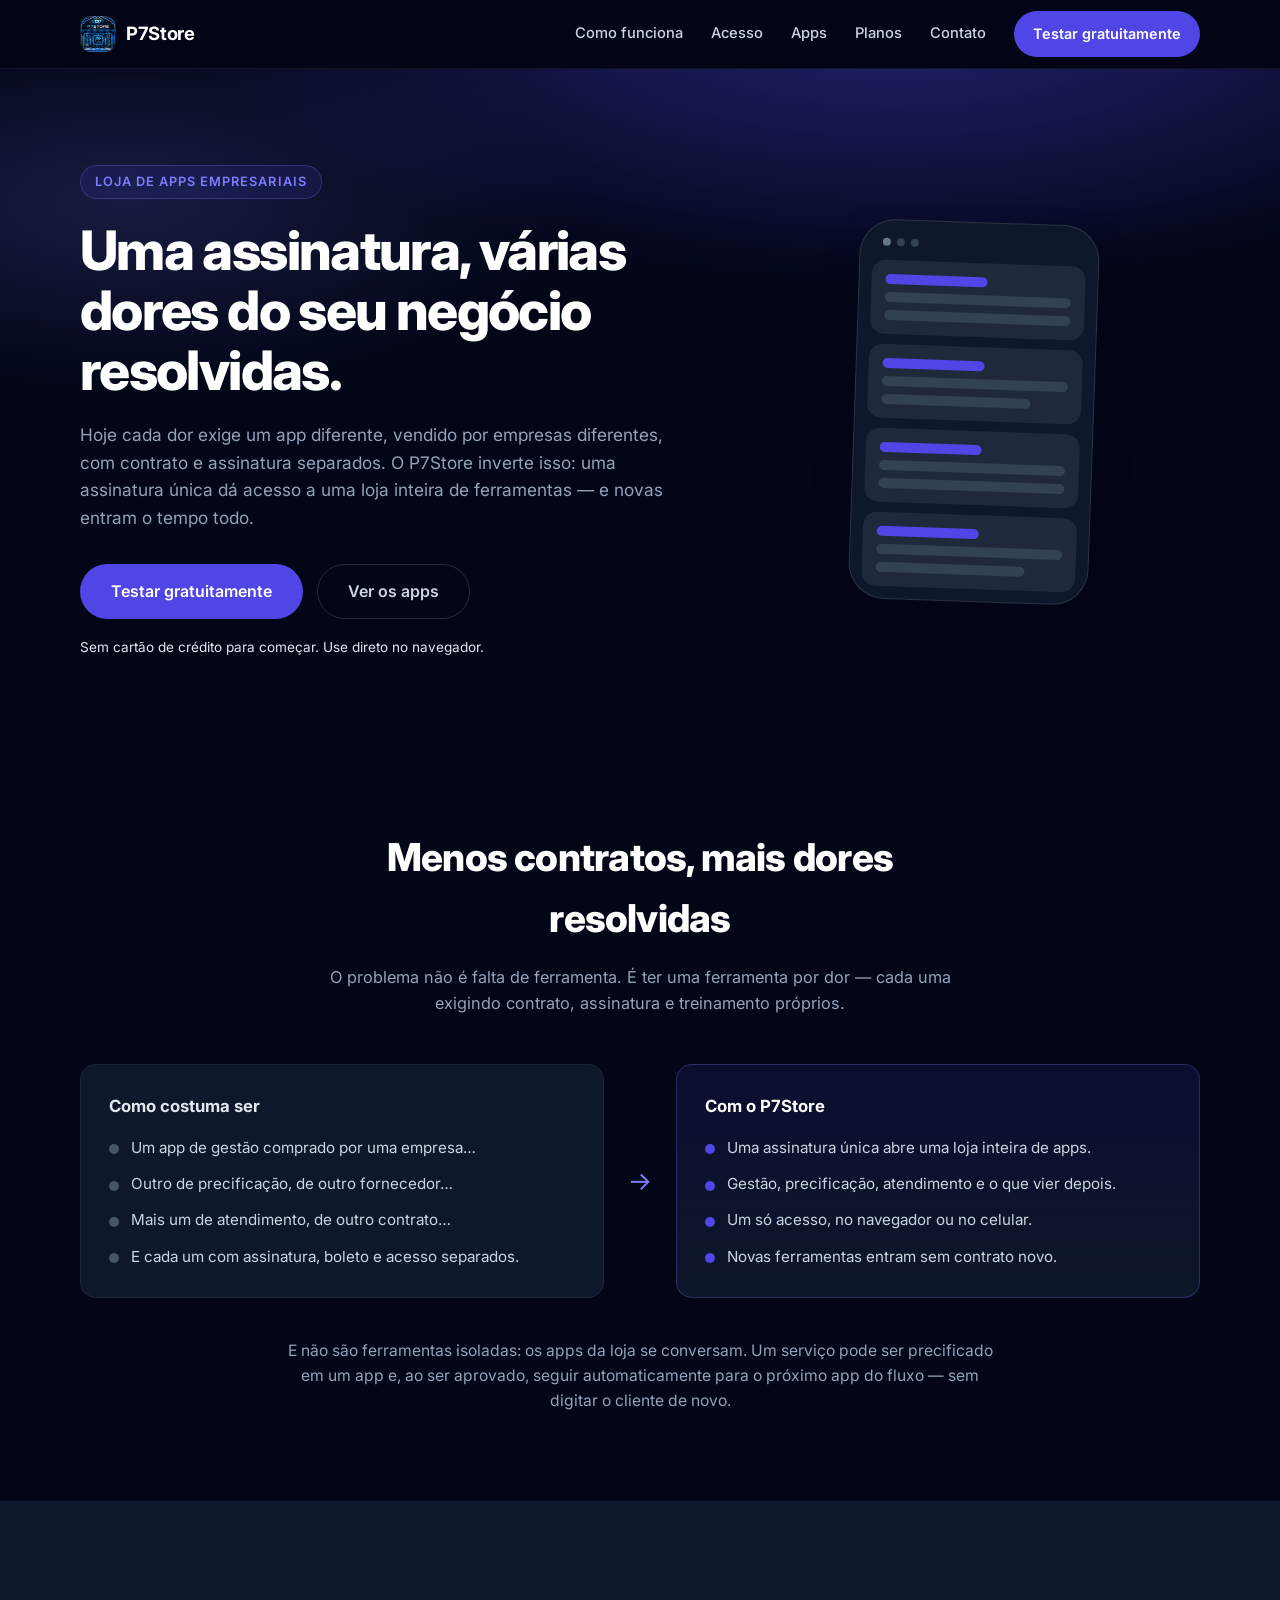
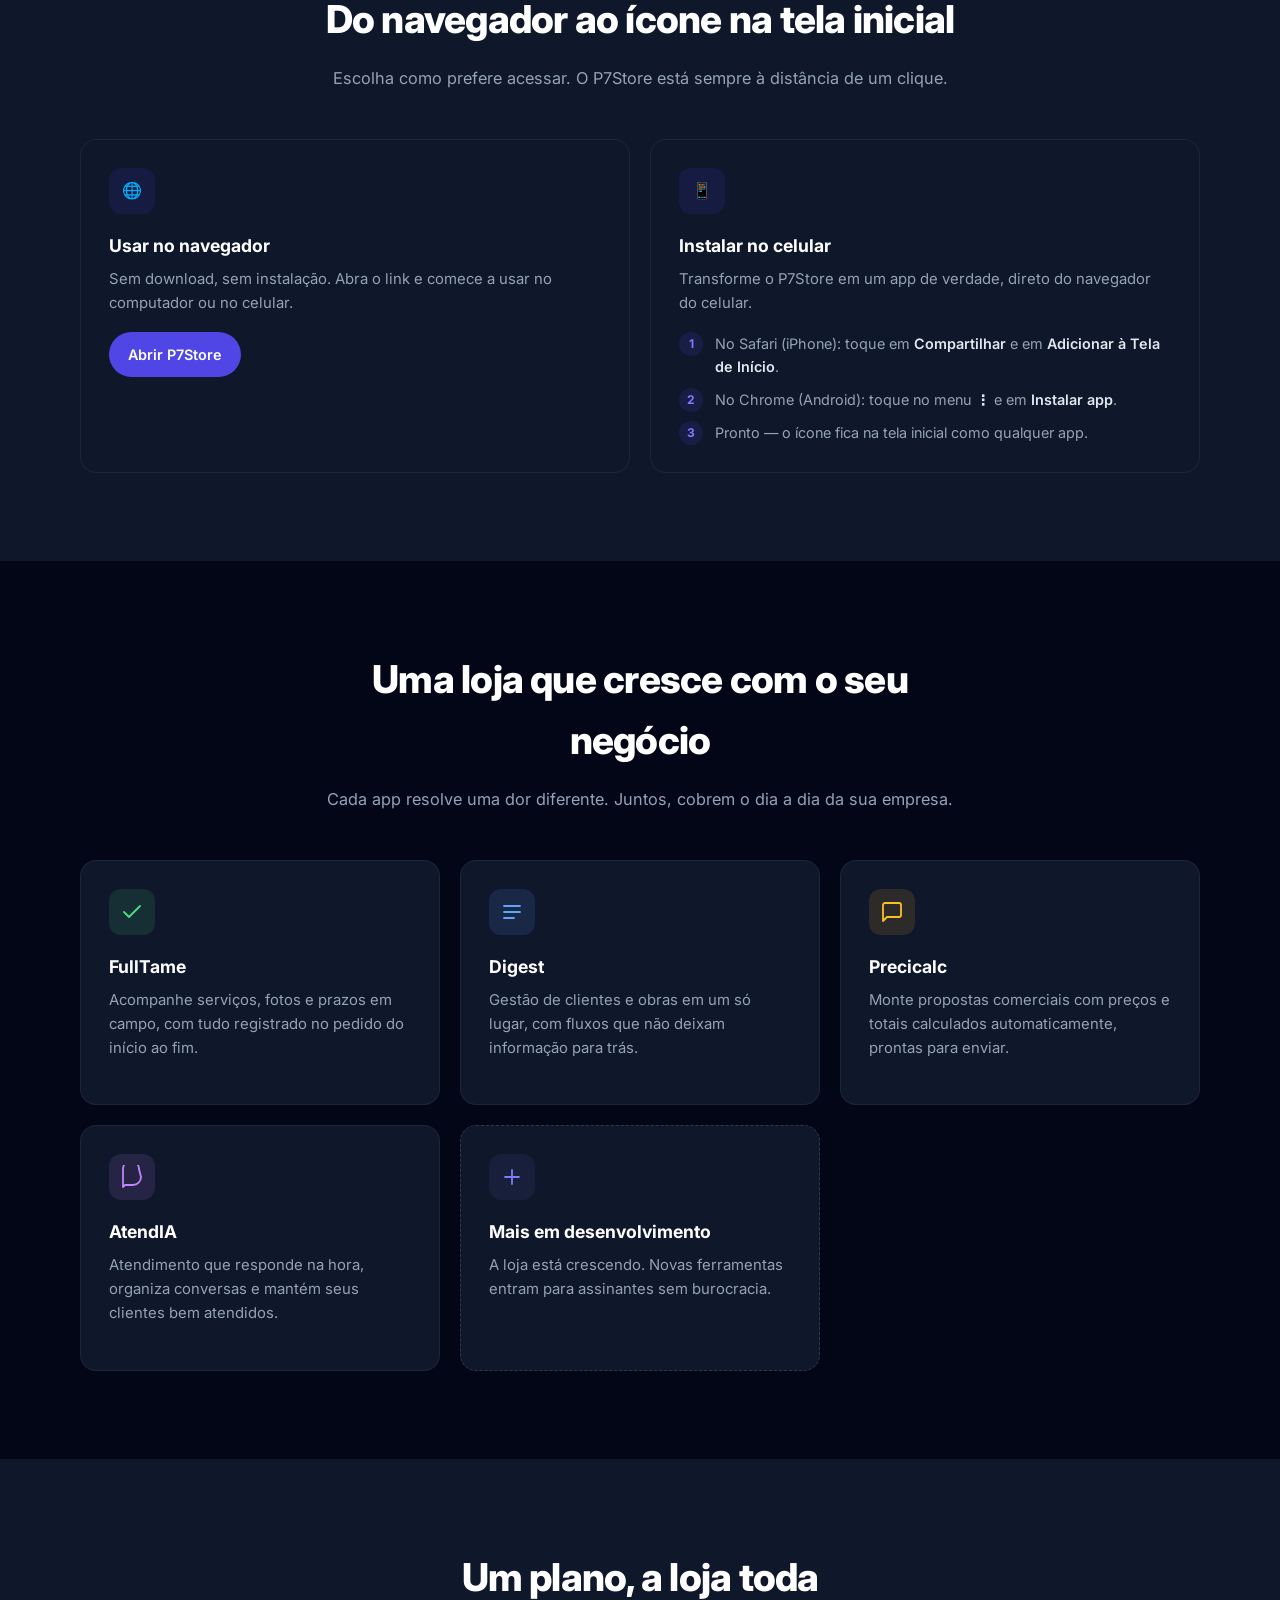
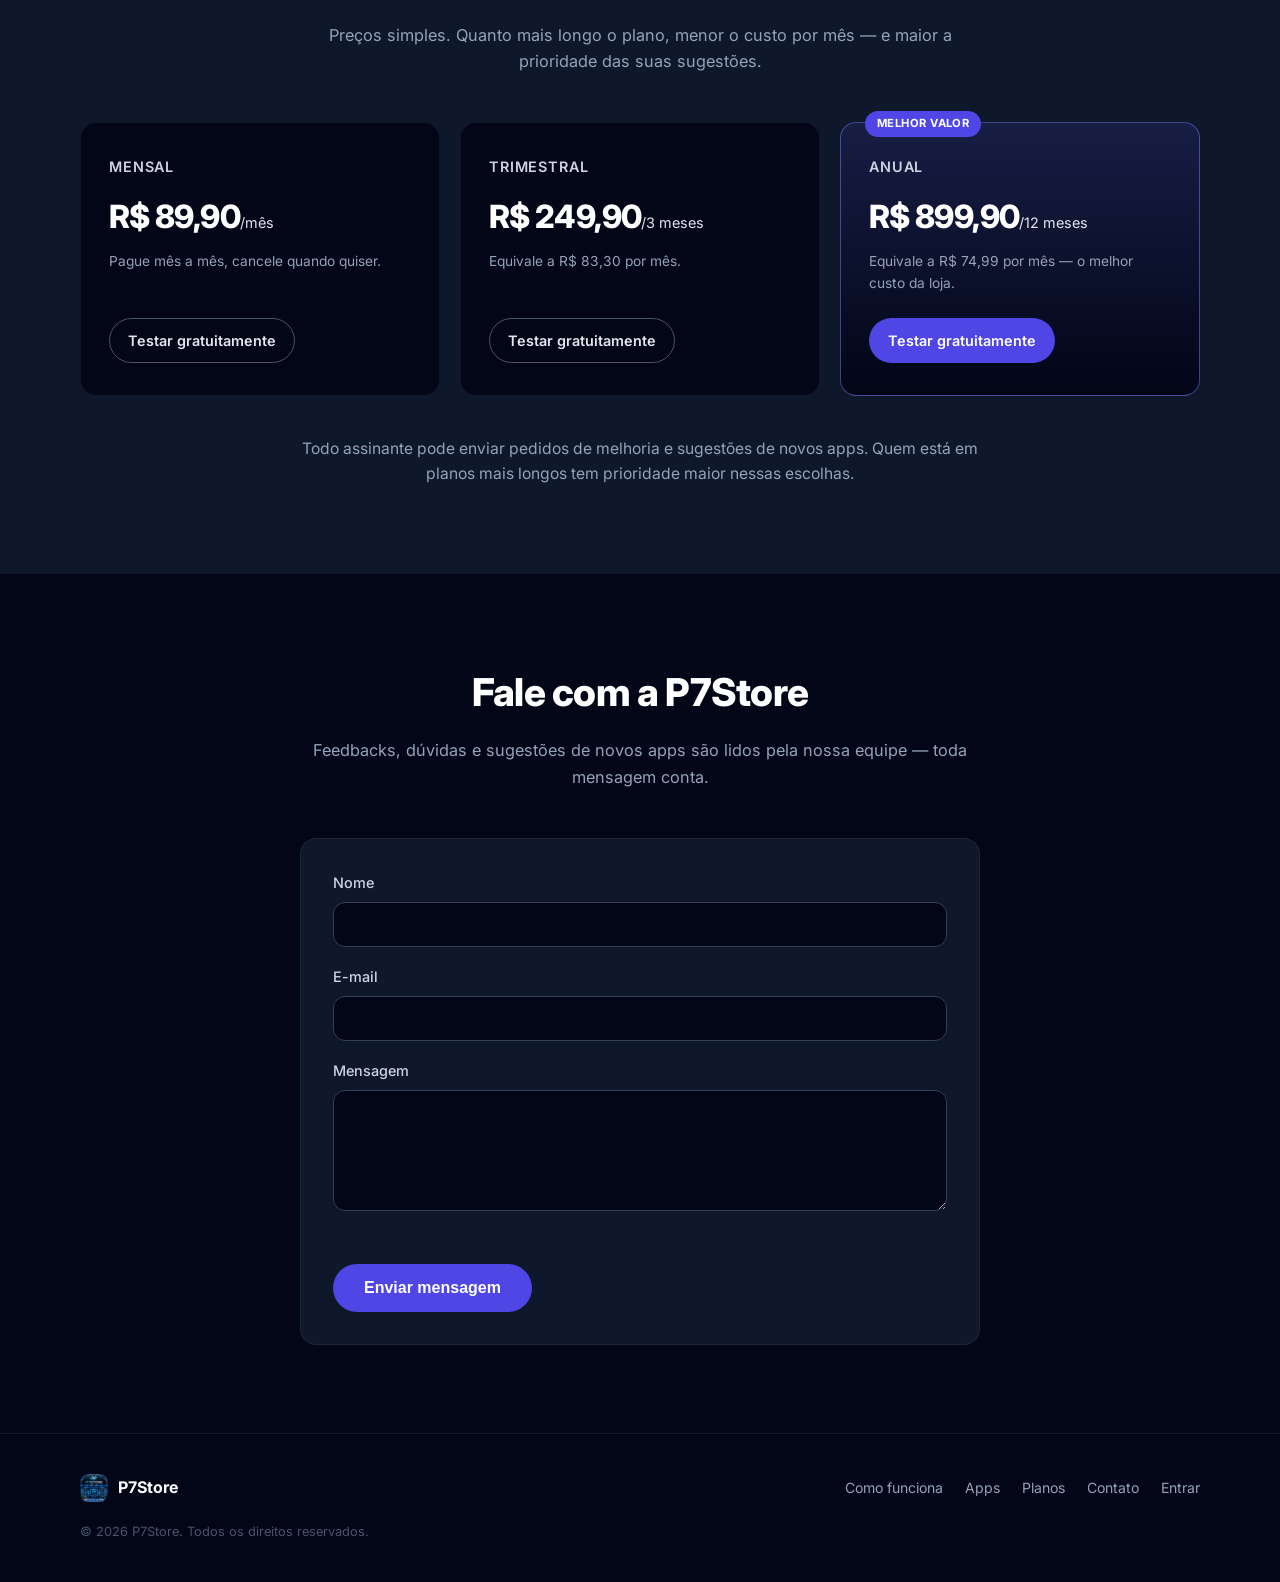
==== index.html @ 2b1641f1 "feat: landing page P7Store Landing de marketing do P7Store em HTML/CSS/JS puro, mobile-first: hero c" ====
<!DOCTYPE html>
<html lang="pt-BR">
<head>
  <meta charset="UTF-8" />
  <meta name="viewport" content="width=device-width, initial-scale=1.0" />
  <title>P7Store — Uma assinatura, várias dores do seu negócio resolvidas</title>
  <meta name="description" content="P7Store é uma loja inteira de apps empresariais com uma única assinatura: gestão, precificação, atendimento e mais — prontos para usar no navegador ou no celular." />
  <link rel="canonical" href="https://p7store.vercel.app/" />
  <meta property="og:title" content="P7Store — Uma assinatura, várias dores do seu negócio resolvidas" />
  <meta property="og:description" content="Uma loja inteira de apps empresariais com uma única assinatura. Teste grátis no navegador ou no celular." />
  <meta property="og:url" content="https://p7store.vercel.app/" />
  <meta property="og:type" content="website" />
  <meta property="og:image" content="https://p7store.vercel.app/assets/icon-512.png" />
  <meta name="theme-color" content="#0f172a" />
  <link rel="icon" type="image/svg+xml" href="assets/favicon.svg" />
  <link rel="apple-touch-icon" href="assets/icon-192.png" />
  <link rel="manifest" href="manifest.webmanifest" />
  <link rel="preconnect" href="https://fonts.googleapis.com" />
  <link rel="preconnect" href="https://fonts.gstatic.com" crossorigin />
  <link href="https://fonts.googleapis.com/css2?family=Inter:wght@400;500;600;700;800&display=swap" rel="stylesheet" />
  <link rel="stylesheet" href="styles.css" />
</head>
<body>
  <a class="skip-link" href="#hero">Pular para o conteúdo</a>

  <header class="nav">
    <div class="container nav__inner">
      <a class="brand" href="#hero">
        <img src="assets/logo.png" alt="P7Store" class="brand__logo" />
        <span class="brand__name">P7Store</span>
      </a>
      <button class="nav__toggle" aria-label="Abrir menu" aria-expanded="false" aria-controls="nav-menu">
        <span></span><span></span><span></span>
      </button>
      <nav id="nav-menu" class="nav__menu" aria-label="Menu principal">
        <a href="#sobre">Como funciona</a>
        <a href="#download">Acesso</a>
        <a href="#apps">Apps</a>
        <a href="#planos">Planos</a>
        <a href="#contato">Contato</a>
        <a class="btn btn--primary btn--sm" href="https://p7store.vercel.app/auth">Testar gratuitamente</a>
      </nav>
    </div>
  </header>

  <main>
    <!-- 1. HERO -->
    <section id="hero" class="hero">
      <div class="container hero__inner">
        <div class="hero__copy">
          <p class="hero__eyebrow">Loja de apps empresariais</p>
          <h1>Uma assinatura, várias dores do seu negócio resolvidas.</h1>
          <p class="hero__sub">
            Hoje cada dor exige um app diferente, vendido por empresas diferentes, com contrato e
            assinatura separados. O P7Store inverte isso: uma assinatura única dá acesso a uma loja
            inteira de ferramentas — e novas entram o tempo todo.
          </p>
          <div class="hero__actions">
            <a class="btn btn--primary btn--lg" href="https://p7store.vercel.app/auth">Testar gratuitamente</a>
            <a class="btn btn--ghost btn--lg" href="#apps">Ver os apps</a>
          </div>
          <p class="hero__note">Sem cartão de crédito para começar. Use direto no navegador.</p>
        </div>
        <div class="hero__visual" aria-hidden="true">
          <div class="phone">
            <div class="phone__status"><span></span><span></span><span></span></div>
            <div class="phone__grid">
              <div class="phone__card phone__card--md"><span></span><span></span><span></span></div>
              <div class="phone__card phone__card--lg"><span></span><span></span><span></span></div>
              <div class="phone__card phone__card--md"><span></span><span></span><span></span></div>
              <div class="phone__card phone__card--lg"><span></span><span></span><span></span></div>
            </div>
          </div>
        </div>
      </div>
    </section>

    <!-- 2. SOBRE / CONTRASTE -->
    <section id="sobre" class="section">
      <div class="container">
        <div class="section__head">
          <h2>Menos contratos, mais dores resolvidas</h2>
          <p class="section__lede">O problema não é falta de ferramenta. É ter uma ferramenta por dor — cada uma exigindo contrato, assinatura e treinamento próprios.</p>
        </div>
        <div class="compare">
          <div class="compare__col compare__col--before">
            <h3>Como costuma ser</h3>
            <ul>
              <li>Um app de gestão comprado por uma empresa…</li>
              <li>Outro de precificação, de outro fornecedor…</li>
              <li>Mais um de atendimento, de outro contrato…</li>
              <li>E cada um com assinatura, boleto e acesso separados.</li>
            </ul>
          </div>
          <div class="compare__arrow" aria-hidden="true">→</div>
          <div class="compare__col compare__col--after">
            <h3>Com o P7Store</h3>
            <ul>
              <li>Uma assinatura única abre uma loja inteira de apps.</li>
              <li>Gestão, precificação, atendimento e o que vier depois.</li>
              <li>Um só acesso, no navegador ou no celular.</li>
              <li>Novas ferramentas entram sem contrato novo.</li>
            </ul>
          </div>
        </div>
        <p class="section__tail">
          E não são ferramentas isoladas: os apps da loja se conversam. Um serviço pode ser precificado
          em um app e, ao ser aprovado, seguir automaticamente para o próximo app do fluxo — sem
          digitar o cliente de novo.
        </p>
      </div>
    </section>

    <!-- 3. DOWNLOAD / ACESSO -->
    <section id="download" class="section section--alt">
      <div class="container">
        <div class="section__head">
          <h2>Do navegador ao ícone na tela inicial</h2>
          <p class="section__lede">Escolha como prefere acessar. O P7Store está sempre à distância de um clique.</p>
        </div>
        <div class="cards cards--2">
          <article class="card">
            <div class="card__icon">🌐</div>
            <h3>Usar no navegador</h3>
            <p>Sem download, sem instalação. Abra o link e comece a usar no computador ou no celular.</p>
            <a class="btn btn--primary btn--sm" href="https://p7store.vercel.app/auth">Abrir P7Store</a>
          </article>
          <article class="card">
            <div class="card__icon">📱</div>
            <h3>Instalar no celular</h3>
            <p>Transforme o P7Store em um app de verdade, direto do navegador do celular.</p>
            <ol class="steps">
              <li>No Safari (iPhone): toque em <strong>Compartilhar</strong> e em <strong>Adicionar à Tela de Início</strong>.</li>
              <li>No Chrome (Android): toque no menu <strong>⋮</strong> e em <strong>Instalar app</strong>.</li>
              <li>Pronto — o ícone fica na tela inicial como qualquer app.</li>
            </ol>
          </article>
        </div>
      </div>
    </section>

    <!-- 4. FERRAMENTAS -->
    <section id="apps" class="section">
      <div class="container">
        <div class="section__head">
          <h2>Uma loja que cresce com o seu negócio</h2>
          <p class="section__lede">Cada app resolve uma dor diferente. Juntos, cobrem o dia a dia da sua empresa.</p>
        </div>
        <div class="cards cards--grid">
          <article class="card">
            <div class="card__icon card__icon--fulltame">
              <svg viewBox="0 0 24 24" fill="none" stroke="currentColor" stroke-width="1.8" stroke-linecap="round" stroke-linejoin="round"><path d="M20 6L9 17l-5-5"/></svg>
            </div>
            <h3>FullTame</h3>
            <p>Acompanhe serviços, fotos e prazos em campo, com tudo registrado no pedido do início ao fim.</p>
          </article>
          <article class="card">
            <div class="card__icon card__icon--digest">
              <svg viewBox="0 0 24 24" fill="none" stroke="currentColor" stroke-width="1.8" stroke-linecap="round" stroke-linejoin="round"><path d="M4 6h16M4 12h16M4 18h10"/></svg>
            </div>
            <h3>Digest</h3>
            <p>Gestão de clientes e obras em um só lugar, com fluxos que não deixam informação para trás.</p>
          </article>
          <article class="card">
            <div class="card__icon card__icon--precicalc">
              <svg viewBox="0 0 24 24" fill="none" stroke="currentColor" stroke-width="1.8" stroke-linecap="round" stroke-linejoin="round"><path d="M21 15a2 2 0 01-2 2H7l-4 4V5a2 2 0 012-2h14a2 2 0 012 2z"/></svg>
            </div>
            <h3>Precicalc</h3>
            <p>Monte propostas comerciais com preços e totais calculados automaticamente, prontas para enviar.</p>
          </article>
          <article class="card">
            <div class="card__icon card__icon--atendia">
              <svg viewBox="0 0 24 24" fill="none" stroke="currentColor" stroke-width="1.8" stroke-linecap="round" stroke-linejoin="round"><path d="M21 12a8 8 0 01-8 8H5l-2 2V4a8 8 0 018-8 8 8 0 018 8z"/></svg>
            </div>
            <h3>AtendIA</h3>
            <p>Atendimento que responde na hora, organiza conversas e mantém seus clientes bem atendidos.</p>
          </article>
          <article class="card card--ghost">
            <div class="card__icon card__icon--plus">
              <svg viewBox="0 0 24 24" fill="none" stroke="currentColor" stroke-width="1.8" stroke-linecap="round" stroke-linejoin="round"><path d="M12 5v14M5 12h14"/></svg>
            </div>
            <h3>Mais em desenvolvimento</h3>
            <p>A loja está crescendo. Novas ferramentas entram para assinantes sem burocracia.</p>
          </article>
        </div>
      </div>
    </section>

    <!-- 5. PLANOS -->
    <section id="planos" class="section section--alt">
      <div class="container">
        <div class="section__head">
          <h2>Um plano, a loja toda</h2>
          <p class="section__lede">Preços simples. Quanto mais longo o plano, menor o custo por mês — e maior a prioridade das suas sugestões.</p>
        </div>
        <div class="plans">
          <article class="plan">
            <h3 class="plan__name">Mensal</h3>
            <p class="plan__price"><strong>R$ 89,90</strong><span>/mês</span></p>
            <p class="plan__meta">Pague mês a mês, cancele quando quiser.</p>
            <a class="btn btn--outline btn--sm" href="https://p7store.vercel.app/auth">Testar gratuitamente</a>
          </article>
          <article class="plan">
            <h3 class="plan__name">Trimestral</h3>
            <p class="plan__price"><strong>R$ 249,90</strong><span>/3 meses</span></p>
            <p class="plan__meta">Equivale a R$ 83,30 por mês.</p>
            <a class="btn btn--outline btn--sm" href="https://p7store.vercel.app/auth">Testar gratuitamente</a>
          </article>
          <article class="plan plan--featured">
            <p class="plan__badge">Melhor valor</p>
            <h3 class="plan__name">Anual</h3>
            <p class="plan__price"><strong>R$ 899,90</strong><span>/12 meses</span></p>
            <p class="plan__meta">Equivale a R$ 74,99 por mês — o melhor custo da loja.</p>
            <a class="btn btn--primary btn--sm" href="https://p7store.vercel.app/auth">Testar gratuitamente</a>
          </article>
        </div>
        <p class="section__tail">
          Todo assinante pode enviar pedidos de melhoria e sugestões de novos apps. Quem está em
          planos mais longos tem prioridade maior nessas escolhas.
        </p>
      </div>
    </section>

    <!-- 6. CONTATO -->
    <section id="contato" class="section">
      <div class="container container--narrow">
        <div class="section__head">
          <h2>Fale com a P7Store</h2>
          <p class="section__lede">Feedbacks, dúvidas e sugestões de novos apps são lidos pela nossa equipe — toda mensagem conta.</p>
        </div>
        <form id="contact-form" class="form" novalidate>
          <label class="field">
            <span>Nome</span>
            <input type="text" name="nome" autocomplete="name" required />
          </label>
          <label class="field">
            <span>E-mail</span>
            <input type="email" name="email" autocomplete="email" required />
          </label>
          <label class="field">
            <span>Mensagem</span>
            <textarea name="mensagem" rows="5" required></textarea>
          </label>
          <p id="form-status" class="form__status" role="status" aria-live="polite"></p>
          <button type="submit" class="btn btn--primary btn--lg form__submit">Enviar mensagem</button>
        </form>
      </div>
    </section>
  </main>

  <footer class="footer">
    <div class="container footer__inner">
      <div class="footer__brand">
        <img src="assets/logo.png" alt="P7Store" class="footer__logo" />
        <span>P7Store</span>
      </div>
      <nav class="footer__nav" aria-label="Rodapé">
        <a href="#sobre">Como funciona</a>
        <a href="#apps">Apps</a>
        <a href="#planos">Planos</a>
        <a href="#contato">Contato</a>
        <a href="https://p7store.vercel.app/auth">Entrar</a>
      </nav>
      <p class="footer__note">© <span id="year">2026</span> P7Store. Todos os direitos reservados.</p>
    </div>
  </footer>

  <script src="app.js"></script>
</body>
</html>
---- styles.css ----
:root {
  --primary: #4f46e5;
  --primary-dark: #4338ca;
  --primary-soft: #7c7cff;
  --slate-950: #020617;
  --slate-900: #0f172a;
  --slate-800: #1e293b;
  --slate-700: #334155;
  --slate-600: #475569;
  --slate-400: #94a3b8;
  --slate-300: #cbd5e1;
  --slate-200: #e2e8f0;
  --slate-100: #f1f5f9;
  --white: #ffffff;
  --radius: 16px;
  --shadow: 0 20px 50px -20px rgba(2, 6, 23, 0.5);
  --shadow-sm: 0 8px 24px -12px rgba(2, 6, 23, 0.4);
  --transition: 180ms ease;
}

* {
  box-sizing: border-box;
  margin: 0;
  padding: 0;
}

html {
  scroll-behavior: smooth;
}

body {
  font-family: "Inter", system-ui, -apple-system, "Segoe UI", sans-serif;
  background: var(--slate-950);
  color: var(--slate-200);
  line-height: 1.6;
  -webkit-font-smoothing: antialiased;
}

.container {
  width: min(1120px, 92%);
  margin-inline: auto;
}

.container--narrow {
  width: min(680px, 92%);
}

img {
  max-width: 100%;
  display: block;
}

a {
  color: inherit;
  text-decoration: none;
}

.skip-link {
  position: absolute;
  left: -999px;
  top: 0;
  background: var(--primary);
  color: var(--white);
  padding: 10px 16px;
  z-index: 100;
  border-radius: 0 0 8px 0;
}

.skip-link:focus {
  left: 0;
}

/* ---------- Botões ---------- */
.btn {
  display: inline-flex;
  align-items: center;
  justify-content: center;
  gap: 8px;
  font-weight: 600;
  font-size: 0.95rem;
  padding: 12px 24px;
  border-radius: 999px;
  border: 1px solid transparent;
  cursor: pointer;
  transition: background var(--transition), color var(--transition), border-color var(--transition), transform var(--transition);
}

.btn:active {
  transform: scale(0.98);
}

.btn--primary {
  background: var(--primary);
  color: var(--white);
}

.btn--primary:hover {
  background: var(--primary-dark);
}

.btn--outline {
  background: transparent;
  color: var(--slate-200);
  border-color: var(--slate-600);
}

.btn--outline:hover {
  border-color: var(--primary);
  color: var(--white);
}

.btn--ghost {
  background: transparent;
  color: var(--slate-300);
  border-color: rgba(255, 255, 255, 0.15);
}

.btn--ghost:hover {
  border-color: var(--slate-400);
  color: var(--white);
}

.btn--sm {
  padding: 10px 18px;
  font-size: 0.9rem;
}

.btn--lg {
  padding: 14px 30px;
  font-size: 1rem;
}

/* ---------- Header ---------- */
.nav {
  position: sticky;
  top: 0;
  z-index: 50;
  background: rgba(2, 6, 23, 0.85);
  backdrop-filter: blur(12px);
  -webkit-backdrop-filter: blur(12px);
  border-bottom: 1px solid rgba(255, 255, 255, 0.06);
}

.nav__inner {
  display: flex;
  align-items: center;
  justify-content: space-between;
  height: 68px;
}

.brand {
  display: flex;
  align-items: center;
  gap: 10px;
}

.brand__logo {
  width: 36px;
  height: 36px;
  border-radius: 10px;
}

.brand__name {
  font-weight: 700;
  font-size: 1.15rem;
  color: var(--white);
  letter-spacing: -0.02em;
}

.nav__menu {
  display: flex;
  align-items: center;
  gap: 28px;
}

.nav__menu a:not(.btn) {
  font-size: 0.92rem;
  font-weight: 500;
  color: var(--slate-300);
  transition: color var(--transition);
}

.nav__menu a:not(.btn):hover {
  color: var(--white);
}

.nav__toggle {
  display: none;
  flex-direction: column;
  gap: 5px;
  background: none;
  border: 0;
  padding: 8px;
  cursor: pointer;
}

.nav__toggle span {
  width: 22px;
  height: 2px;
  background: var(--slate-200);
  border-radius: 2px;
  transition: transform var(--transition), opacity var(--transition);
}

/* ---------- Hero ---------- */
.hero {
  padding: 96px 0 80px;
  background: radial-gradient(ellipse 80% 60% at 70% -10%, rgba(79, 70, 229, 0.45), transparent 70%),
    radial-gradient(ellipse 50% 40% at 10% 20%, rgba(124, 124, 255, 0.18), transparent 70%),
    var(--slate-950);
}

.hero__inner {
  display: grid;
  grid-template-columns: 1.15fr 0.85fr;
  gap: 56px;
  align-items: center;
}

.hero__eyebrow {
  display: inline-block;
  font-size: 0.8rem;
  font-weight: 600;
  letter-spacing: 0.08em;
  text-transform: uppercase;
  color: var(--primary-soft);
  background: rgba(79, 70, 229, 0.12);
  border: 1px solid rgba(124, 124, 255, 0.25);
  padding: 6px 14px;
  border-radius: 999px;
  margin-bottom: 22px;
}

.hero h1 {
  font-size: clamp(2.2rem, 5vw, 3.4rem);
  font-weight: 800;
  line-height: 1.1;
  letter-spacing: -0.03em;
  color: var(--white);
  margin-bottom: 20px;
}

.hero__sub {
  font-size: 1.08rem;
  color: var(--slate-400);
  max-width: 34em;
  margin-bottom: 32px;
}

.hero__actions {
  display: flex;
  flex-wrap: wrap;
  gap: 14px;
  margin-bottom: 18px;
}

.hero__note {
  font-size: 0.85rem;
  color: var(--slate-500);
}

/* Visual (mock de celular) */
.hero__visual {
  display: flex;
  justify-content: center;
}

.phone {
  width: 240px;
  padding: 12px;
  border-radius: 36px;
  border: 1px solid rgba(255, 255, 255, 0.12);
  background: var(--slate-900);
  box-shadow: var(--shadow);
  transform: rotate(2deg);
}

.phone__status {
  display: flex;
  gap: 6px;
  padding: 6px 10px 14px;
}

.phone__status span {
  width: 8px;
  height: 8px;
  border-radius: 50%;
  background: var(--slate-700);
}

.phone__status span:first-child {
  background: #64748b;
}

.phone__grid {
  display: grid;
  gap: 10px;
}

.phone__card {
  display: grid;
  gap: 8px;
  background: var(--slate-800);
  border-radius: 14px;
  padding: 14px;
}

.phone__card span {
  display: block;
  height: 10px;
  border-radius: 5px;
  background: var(--slate-700);
}

.phone__card span:first-child {
  background: var(--primary);
  width: 55%;
}

.phone__card--lg span:last-child {
  width: 80%;
}

/* ---------- Sections ---------- */
.section {
  padding: 88px 0;
}

.section--alt {
  background: var(--slate-900);
}

.section__head {
  max-width: 680px;
  margin: 0 auto 48px;
  text-align: center;
}

.section__head h2 {
  font-size: clamp(1.7rem, 3.5vw, 2.4rem);
  font-weight: 800;
  letter-spacing: -0.02em;
  color: var(--white);
  margin-bottom: 14px;
}

.section__lede {
  color: var(--slate-400);
  font-size: 1.02rem;
}

.section__tail {
  max-width: 720px;
  margin: 40px auto 0;
  text-align: center;
  color: var(--slate-400);
  font-size: 0.98rem;
}

/* ---------- Antes x depois ---------- */
.compare {
  display: grid;
  grid-template-columns: 1fr auto 1fr;
  gap: 24px;
  align-items: center;
  margin-top: 8px;
}

.compare__col {
  background: var(--slate-900);
  border: 1px solid rgba(255, 255, 255, 0.06);
  border-radius: var(--radius);
  padding: 28px;
}

.compare__col--after {
  border-color: rgba(124, 124, 255, 0.25);
  background: linear-gradient(180deg, rgba(79, 70, 229, 0.12), var(--slate-900));
}

.compare__col h3 {
  color: var(--white);
  font-size: 1.05rem;
  font-weight: 700;
  margin-bottom: 16px;
}

.compare__col--before h3 {
  color: var(--slate-500);
}

.compare__col ul {
  list-style: none;
  display: grid;
  gap: 12px;
}

.compare__col li {
  padding-left: 22px;
  position: relative;
  font-size: 0.95rem;
  color: var(--slate-300);
}

.compare__col li::before {
  content: "";
  position: absolute;
  left: 0;
  top: 0.55em;
  width: 10px;
  height: 10px;
  border-radius: 50%;
  background: var(--slate-600);
}

.compare__col--after li::before {
  background: var(--primary);
}

.compare__arrow {
  font-size: 1.6rem;
  color: var(--primary-soft);
}

/* ---------- Cards ---------- */
.cards {
  display: grid;
  gap: 20px;
}

.cards--2 {
  grid-template-columns: 1fr 1fr;
}

.cards--grid {
  grid-template-columns: repeat(3, 1fr);
}

.card {
  background: var(--slate-900);
  border: 1px solid rgba(255, 255, 255, 0.06);
  border-radius: var(--radius);
  padding: 28px;
  transition: transform var(--transition), border-color var(--transition), box-shadow var(--transition);
}

.card:hover {
  transform: translateY(-4px);
  border-color: rgba(124, 124, 255, 0.35);
  box-shadow: var(--shadow-sm);
}

.card h3 {
  color: var(--white);
  font-size: 1.1rem;
  font-weight: 700;
  margin-bottom: 8px;
}

.card p {
  font-size: 0.93rem;
  color: var(--slate-400);
  margin-bottom: 16px;
}

.card__icon {
  width: 46px;
  height: 46px;
  border-radius: 12px;
  display: flex;
  align-items: center;
  justify-content: center;
  margin-bottom: 18px;
  background: rgba(79, 70, 229, 0.12);
  color: var(--primary-soft);
}

.card__icon svg {
  width: 24px;
  height: 24px;
}

.card__icon--fulltame { color: #4ade80; background: rgba(74, 222, 128, 0.12); }
.card__icon--digest { color: #60a5fa; background: rgba(96, 165, 250, 0.12); }
.card__icon--precicalc { color: #fbbf24; background: rgba(251, 191, 36, 0.12); }
.card__icon--atendia { color: #c084fc; background: rgba(192, 132, 252, 0.12); }
.card__icon--plus { color: var(--slate-400); background: rgba(148, 163, 184, 0.1); }

.card--ghost {
  border-style: dashed;
  border-color: rgba(255, 255, 255, 0.14);
}

.card--ghost:hover {
  border-color: rgba(124, 124, 255, 0.4);
}

.card--ghost .card__icon {
  background: rgba(124, 124, 255, 0.08);
  color: var(--primary-soft);
}

/* Steps (PWA) */
.steps {
  list-style: none;
  counter-reset: step;
  display: grid;
  gap: 10px;
  padding-left: 0;
}

.steps li {
  counter-increment: step;
  position: relative;
  padding-left: 36px;
  font-size: 0.9rem;
  color: var(--slate-400);
}

.steps li::before {
  content: counter(step);
  position: absolute;
  left: 0;
  top: 0;
  width: 24px;
  height: 24px;
  border-radius: 50%;
  background: rgba(79, 70, 229, 0.15);
  color: var(--primary-soft);
  font-size: 0.75rem;
  font-weight: 700;
  display: flex;
  align-items: center;
  justify-content: center;
}

.steps strong {
  color: var(--slate-200);
  font-weight: 600;
}

/* ---------- Planos ---------- */
.plans {
  display: grid;
  grid-template-columns: repeat(3, 1fr);
  gap: 20px;
  align-items: stretch;
}

.plan {
  background: var(--slate-950);
  border: 1px solid rgba(255, 255, 255, 0.06);
  border-radius: var(--radius);
  padding: 32px 28px;
  display: flex;
  flex-direction: column;
  align-items: flex-start;
  position: relative;
}

.plan--featured {
  border-color: rgba(124, 124, 255, 0.5);
  background: linear-gradient(180deg, rgba(79, 70, 229, 0.14), var(--slate-950));
}

.plan__badge {
  position: absolute;
  top: -12px;
  left: 24px;
  background: var(--primary);
  color: var(--white);
  font-size: 0.7rem;
  font-weight: 700;
  letter-spacing: 0.04em;
  text-transform: uppercase;
  padding: 4px 12px;
  border-radius: 999px;
}

.plan__name {
  color: var(--slate-300);
  font-size: 0.9rem;
  font-weight: 600;
  text-transform: uppercase;
  letter-spacing: 0.06em;
  margin-bottom: 12px;
}

.plan__price {
  margin-bottom: 8px;
}

.plan__price strong {
  color: var(--white);
  font-size: 2rem;
  font-weight: 800;
  letter-spacing: -0.02em;
}

.plan__price span {
  color: var(--slate-500);
  font-size: 0.9rem;
}

.plan__meta {
  color: var(--slate-400);
  font-size: 0.86rem;
  margin-bottom: 24px;
}

.plan .btn {
  margin-top: auto;
}

/* ---------- Formulário ---------- */
.form {
  display: grid;
  gap: 18px;
  background: var(--slate-900);
  border: 1px solid rgba(255, 255, 255, 0.06);
  border-radius: var(--radius);
  padding: 32px;
}

.field {
  display: grid;
  gap: 8px;
  font-size: 0.9rem;
  font-weight: 500;
  color: var(--slate-300);
}

.field input,
.field textarea {
  font-family: inherit;
  font-size: 0.95rem;
  color: var(--white);
  background: var(--slate-950);
  border: 1px solid var(--slate-700);
  border-radius: 12px;
  padding: 12px 14px;
  transition: border-color var(--transition);
}

.field input:focus,
.field textarea:focus {
  outline: none;
  border-color: var(--primary);
}

.field textarea {
  resize: vertical;
  min-height: 120px;
}

.form__submit {
  justify-self: start;
}

.form__status {
  font-size: 0.9rem;
  color: var(--slate-400);
  min-height: 1.2em;
}

.form__status--error {
  color: #f87171;
}

.form__status--ok {
  color: #4ade80;
}

/* ---------- Footer ---------- */
.footer {
  border-top: 1px solid rgba(255, 255, 255, 0.06);
  padding: 40px 0;
}

.footer__inner {
  display: flex;
  flex-wrap: wrap;
  align-items: center;
  justify-content: space-between;
  gap: 20px;
}

.footer__brand {
  display: flex;
  align-items: center;
  gap: 10px;
  font-weight: 700;
  color: var(--white);
}

.footer__logo {
  width: 28px;
  height: 28px;
  border-radius: 8px;
}

.footer__nav {
  display: flex;
  flex-wrap: wrap;
  gap: 22px;
}

.footer__nav a {
  font-size: 0.88rem;
  color: var(--slate-400);
  transition: color var(--transition);
}

.footer__nav a:hover {
  color: var(--white);
}

.footer__note {
  width: 100%;
  font-size: 0.8rem;
  color: var(--slate-600);
}

/* ---------- Responsivo ---------- */
@media (max-width: 960px) {
  .hero__inner {
    grid-template-columns: 1fr;
    gap: 40px;
  }
  .hero {
    padding: 64px 0 56px;
  }
  .cards--grid {
    grid-template-columns: repeat(2, 1fr);
  }
}

@media (max-width: 720px) {
  .nav__toggle {
    display: flex;
  }
  .nav__menu {
    position: absolute;
    top: 68px;
    left: 0;
    right: 0;
    flex-direction: column;
    align-items: stretch;
    gap: 6px;
    background: var(--slate-950);
    border-bottom: 1px solid rgba(255, 255, 255, 0.06);
    padding: 16px 4% 20px;
    transform: translateY(-8px);
    opacity: 0;
    pointer-events: none;
    transition: opacity var(--transition), transform var(--transition);
  }
  .nav__menu.is-open {
    transform: translateY(0);
    opacity: 1;
    pointer-events: auto;
  }
  .nav__menu a {
    padding: 10px 6px;
    font-size: 1rem;
  }
  .compare {
    grid-template-columns: 1fr;
  }
  .compare__arrow {
    text-align: center;
    transform: rotate(90deg);
  }
  .cards--2,
  .cards--grid,
  .plans {
    grid-template-columns: 1fr;
  }
  .plan--featured {
    order: -1;
  }
  .section {
    padding: 64px 0;
  }
  .form {
    padding: 24px 20px;
  }
  .footer__inner {
    flex-direction: column;
    align-items: flex-start;
  }
  .form__submit {
    width: 100%;
  }
}
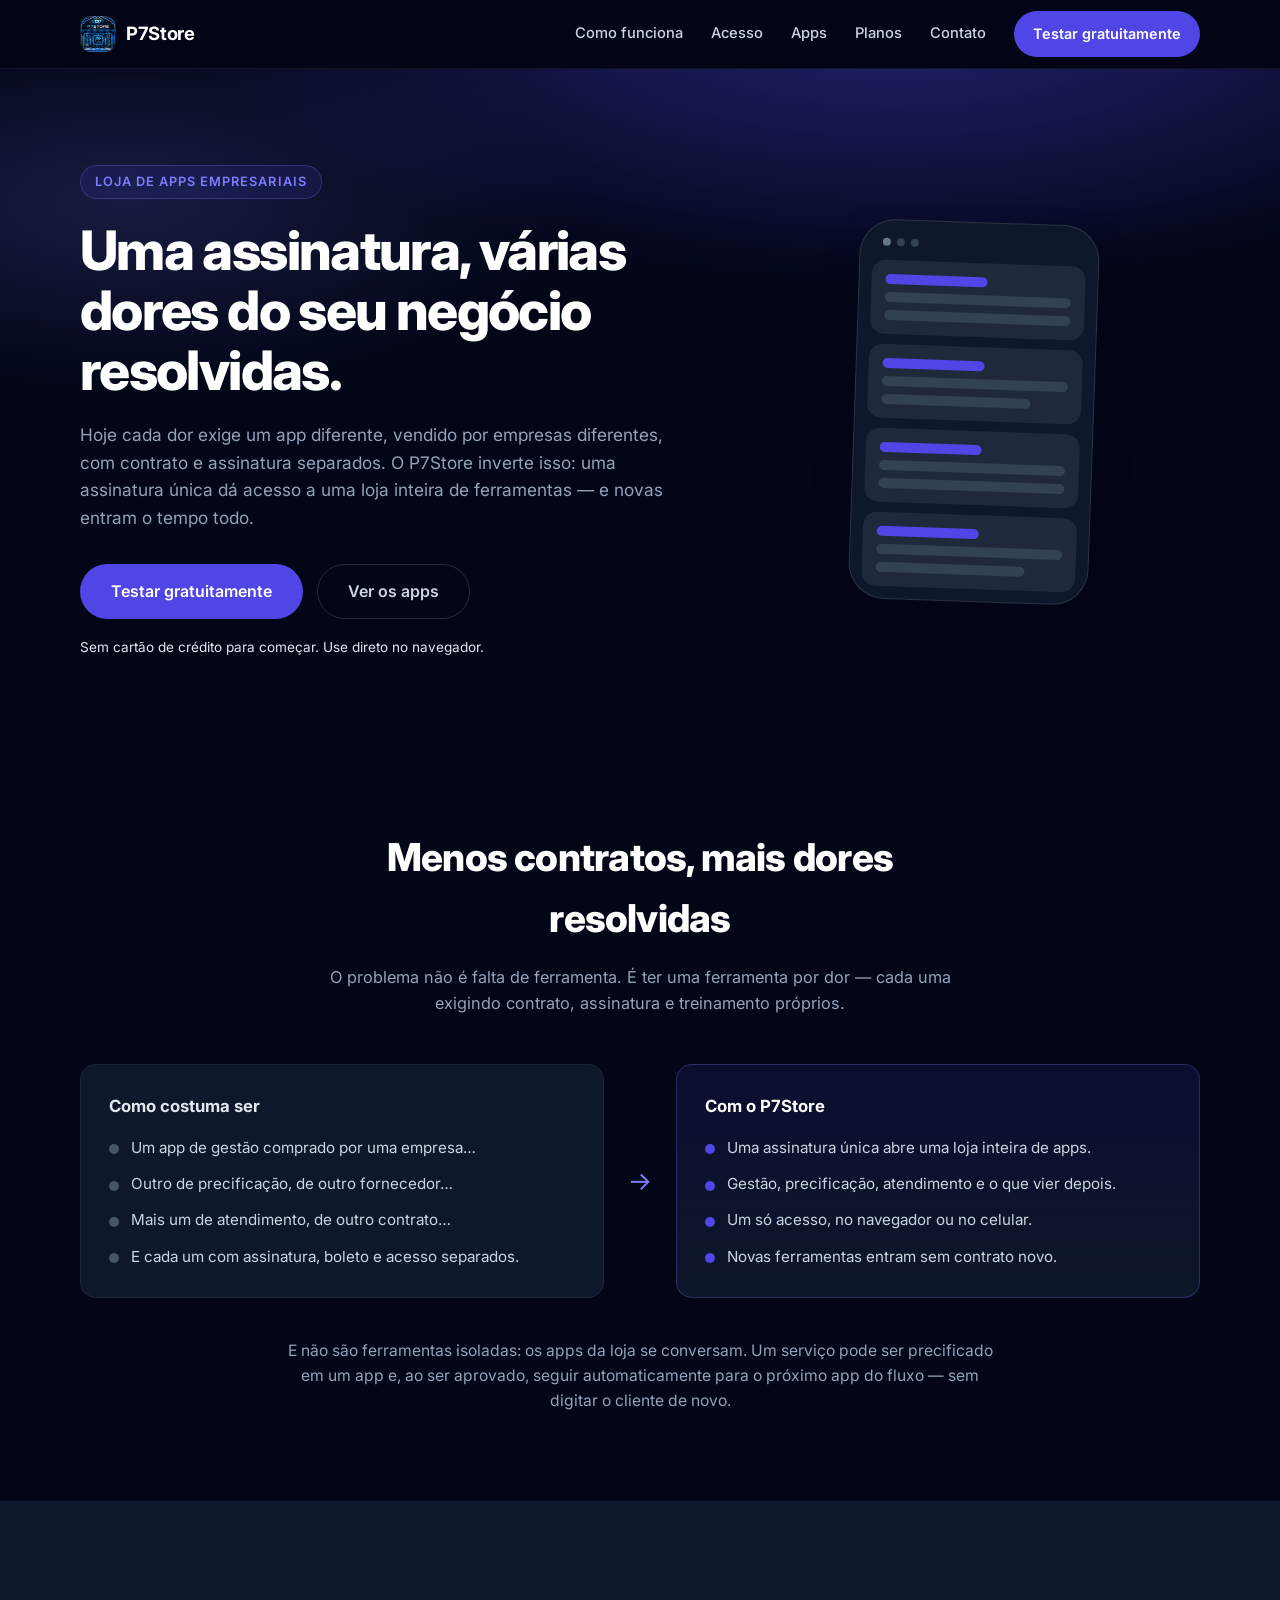
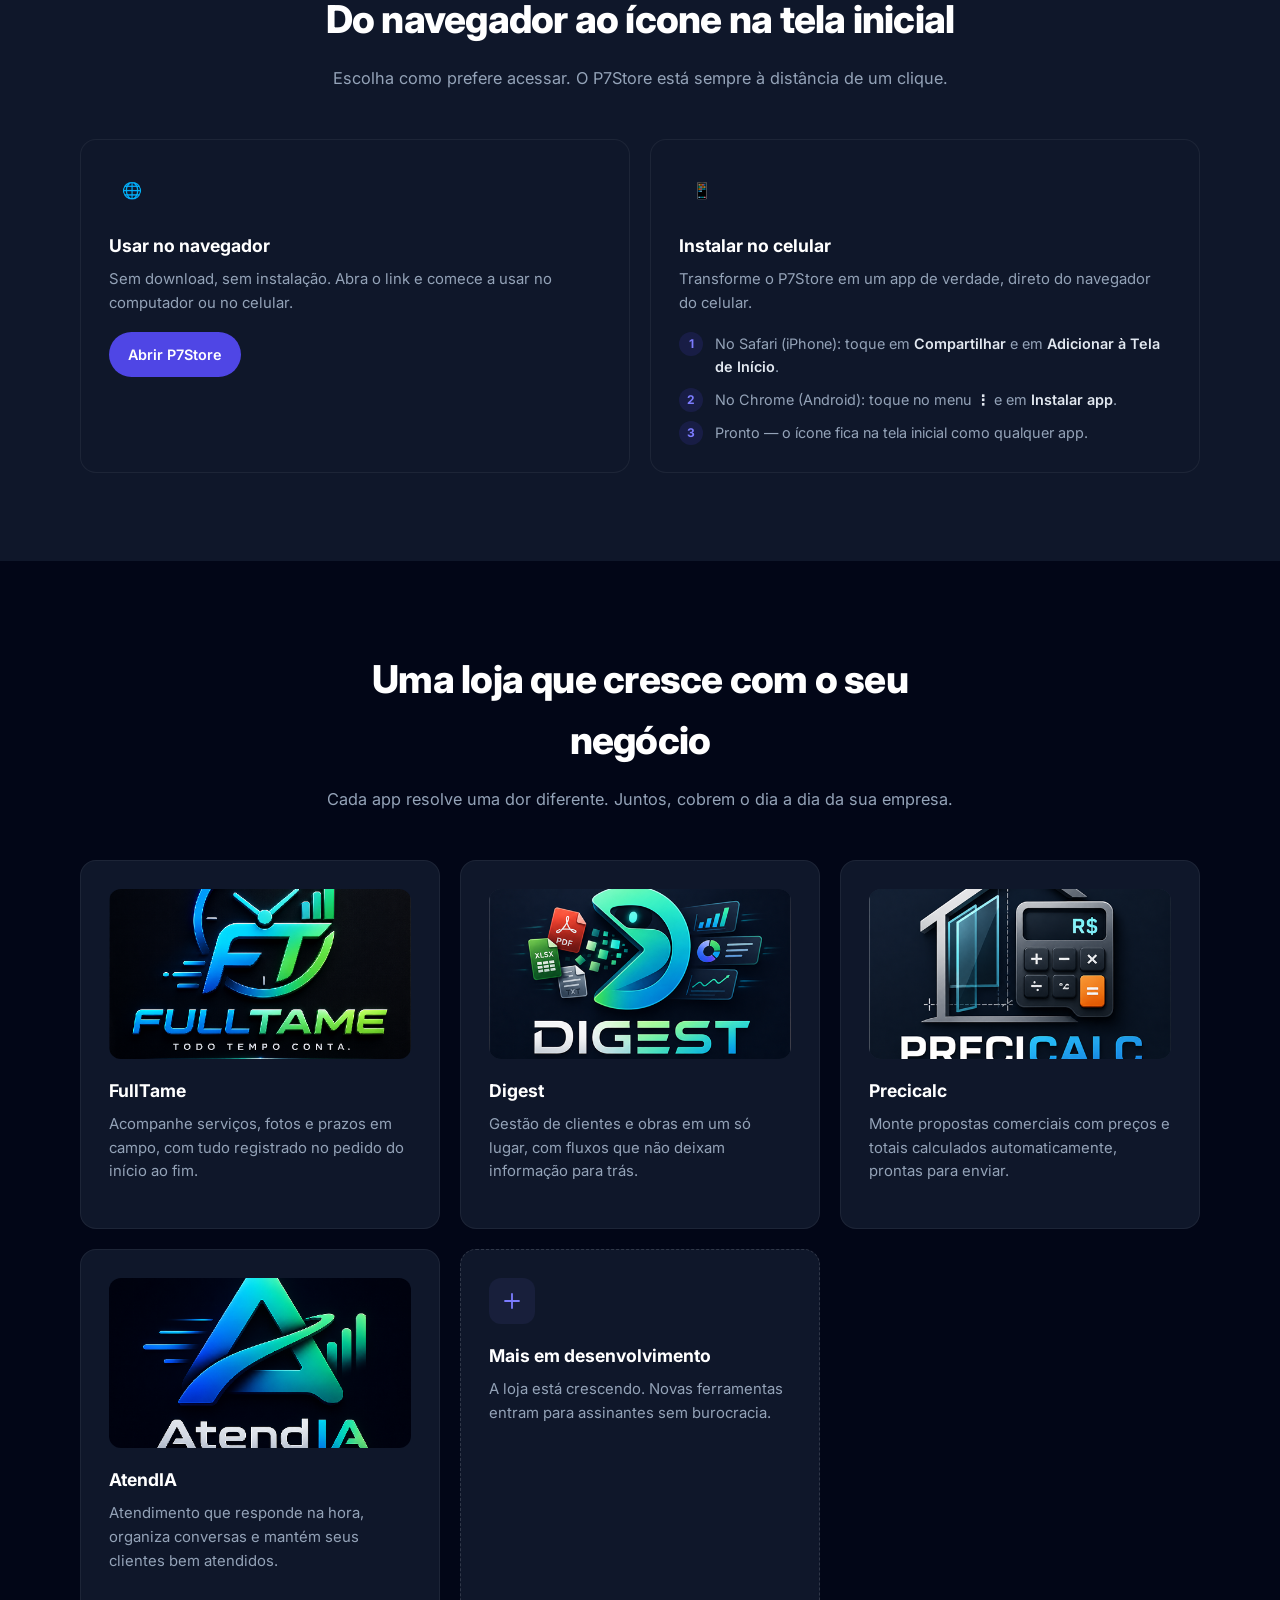
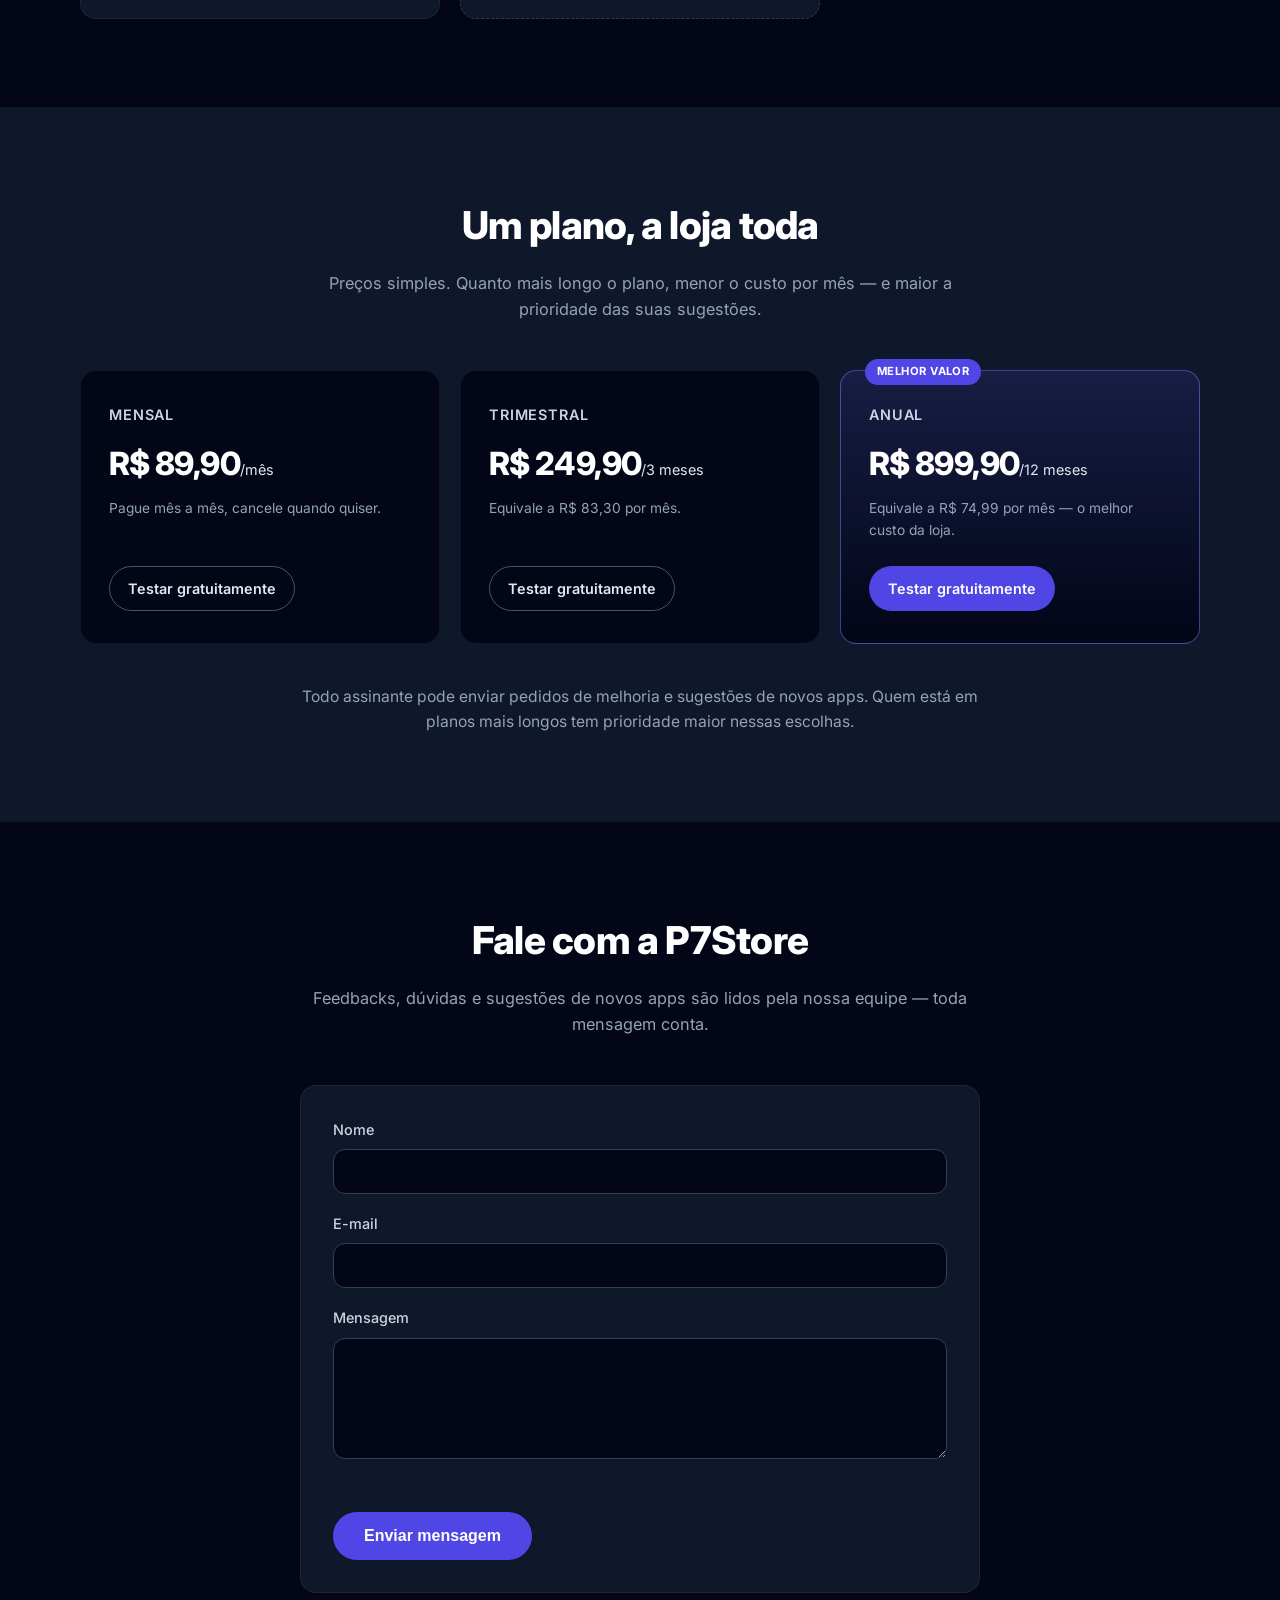
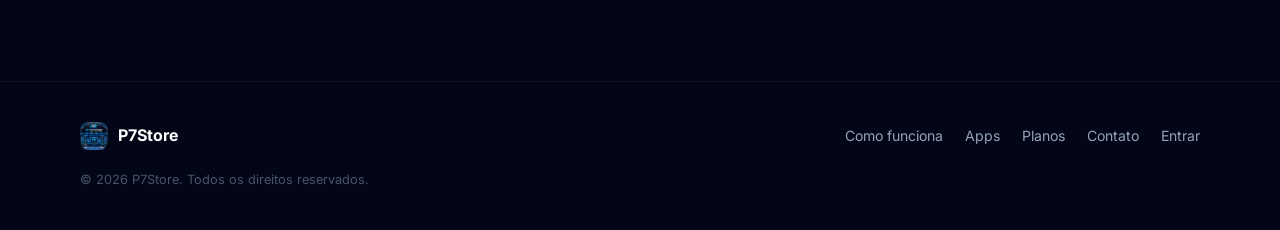
==== commit 8da4ba85: "feat: logos oficiais dos apps no grid de ferramentas Substitui os icones genericos pelos logos ofici" ====
--- a/index.html
+++ b/index.html
@@ -148,29 +148,29 @@
         </div>
         <div class="cards cards--grid">
           <article class="card">
-            <div class="card__icon card__icon--fulltame">
-              <svg viewBox="0 0 24 24" fill="none" stroke="currentColor" stroke-width="1.8" stroke-linecap="round" stroke-linejoin="round"><path d="M20 6L9 17l-5-5"/></svg>
+            <div class="card__badge card__badge--fulltame">
+              <img src="assets/apps/fulltame.png" alt="" loading="lazy" class="card__logo" />
             </div>
             <h3>FullTame</h3>
             <p>Acompanhe serviços, fotos e prazos em campo, com tudo registrado no pedido do início ao fim.</p>
           </article>
           <article class="card">
-            <div class="card__icon card__icon--digest">
-              <svg viewBox="0 0 24 24" fill="none" stroke="currentColor" stroke-width="1.8" stroke-linecap="round" stroke-linejoin="round"><path d="M4 6h16M4 12h16M4 18h10"/></svg>
+            <div class="card__badge card__badge--digest">
+              <img src="assets/apps/digest.png" alt="" loading="lazy" class="card__logo" />
             </div>
             <h3>Digest</h3>
             <p>Gestão de clientes e obras em um só lugar, com fluxos que não deixam informação para trás.</p>
           </article>
           <article class="card">
-            <div class="card__icon card__icon--precicalc">
-              <svg viewBox="0 0 24 24" fill="none" stroke="currentColor" stroke-width="1.8" stroke-linecap="round" stroke-linejoin="round"><path d="M21 15a2 2 0 01-2 2H7l-4 4V5a2 2 0 012-2h14a2 2 0 012 2z"/></svg>
+            <div class="card__badge card__badge--precicalc">
+              <img src="assets/apps/precicalc.png" alt="" loading="lazy" class="card__logo" />
             </div>
             <h3>Precicalc</h3>
             <p>Monte propostas comerciais com preços e totais calculados automaticamente, prontas para enviar.</p>
           </article>
           <article class="card">
-            <div class="card__icon card__icon--atendia">
-              <svg viewBox="0 0 24 24" fill="none" stroke="currentColor" stroke-width="1.8" stroke-linecap="round" stroke-linejoin="round"><path d="M21 12a8 8 0 01-8 8H5l-2 2V4a8 8 0 018-8 8 8 0 018 8z"/></svg>
+            <div class="card__badge card__badge--atendia">
+              <img src="assets/apps/atendia.png" alt="" loading="lazy" class="card__logo" />
             </div>
             <h3>AtendIA</h3>
             <p>Atendimento que responde na hora, organiza conversas e mantém seus clientes bem atendidos.</p>
--- a/styles.css
+++ b/styles.css
@@ -463,6 +463,25 @@
   margin-bottom: 16px;
 }
 
+.card__badge {
+  width: 100%;
+  aspect-ratio: 16 / 9;
+  border-radius: 12px;
+  overflow: hidden;
+  display: flex;
+  align-items: center;
+  justify-content: center;
+  margin-bottom: 18px;
+  background: var(--slate-800);
+}
+
+.card__logo {
+  width: 100%;
+  height: 100%;
+  object-fit: cover;
+  display: block;
+}
+
 .card__icon {
   width: 46px;
   height: 46px;
@@ -471,8 +490,6 @@
   align-items: center;
   justify-content: center;
   margin-bottom: 18px;
-  background: rgba(79, 70, 229, 0.12);
-  color: var(--primary-soft);
 }
 
 .card__icon svg {
@@ -480,11 +497,10 @@
   height: 24px;
 }
 
-.card__icon--fulltame { color: #4ade80; background: rgba(74, 222, 128, 0.12); }
-.card__icon--digest { color: #60a5fa; background: rgba(96, 165, 250, 0.12); }
-.card__icon--precicalc { color: #fbbf24; background: rgba(251, 191, 36, 0.12); }
-.card__icon--atendia { color: #c084fc; background: rgba(192, 132, 252, 0.12); }
-.card__icon--plus { color: var(--slate-400); background: rgba(148, 163, 184, 0.1); }
+.card__icon--plus {
+  color: var(--primary-soft);
+  background: rgba(80, 89, 122, 0.3);
+}
 
 .card--ghost {
   border-style: dashed;
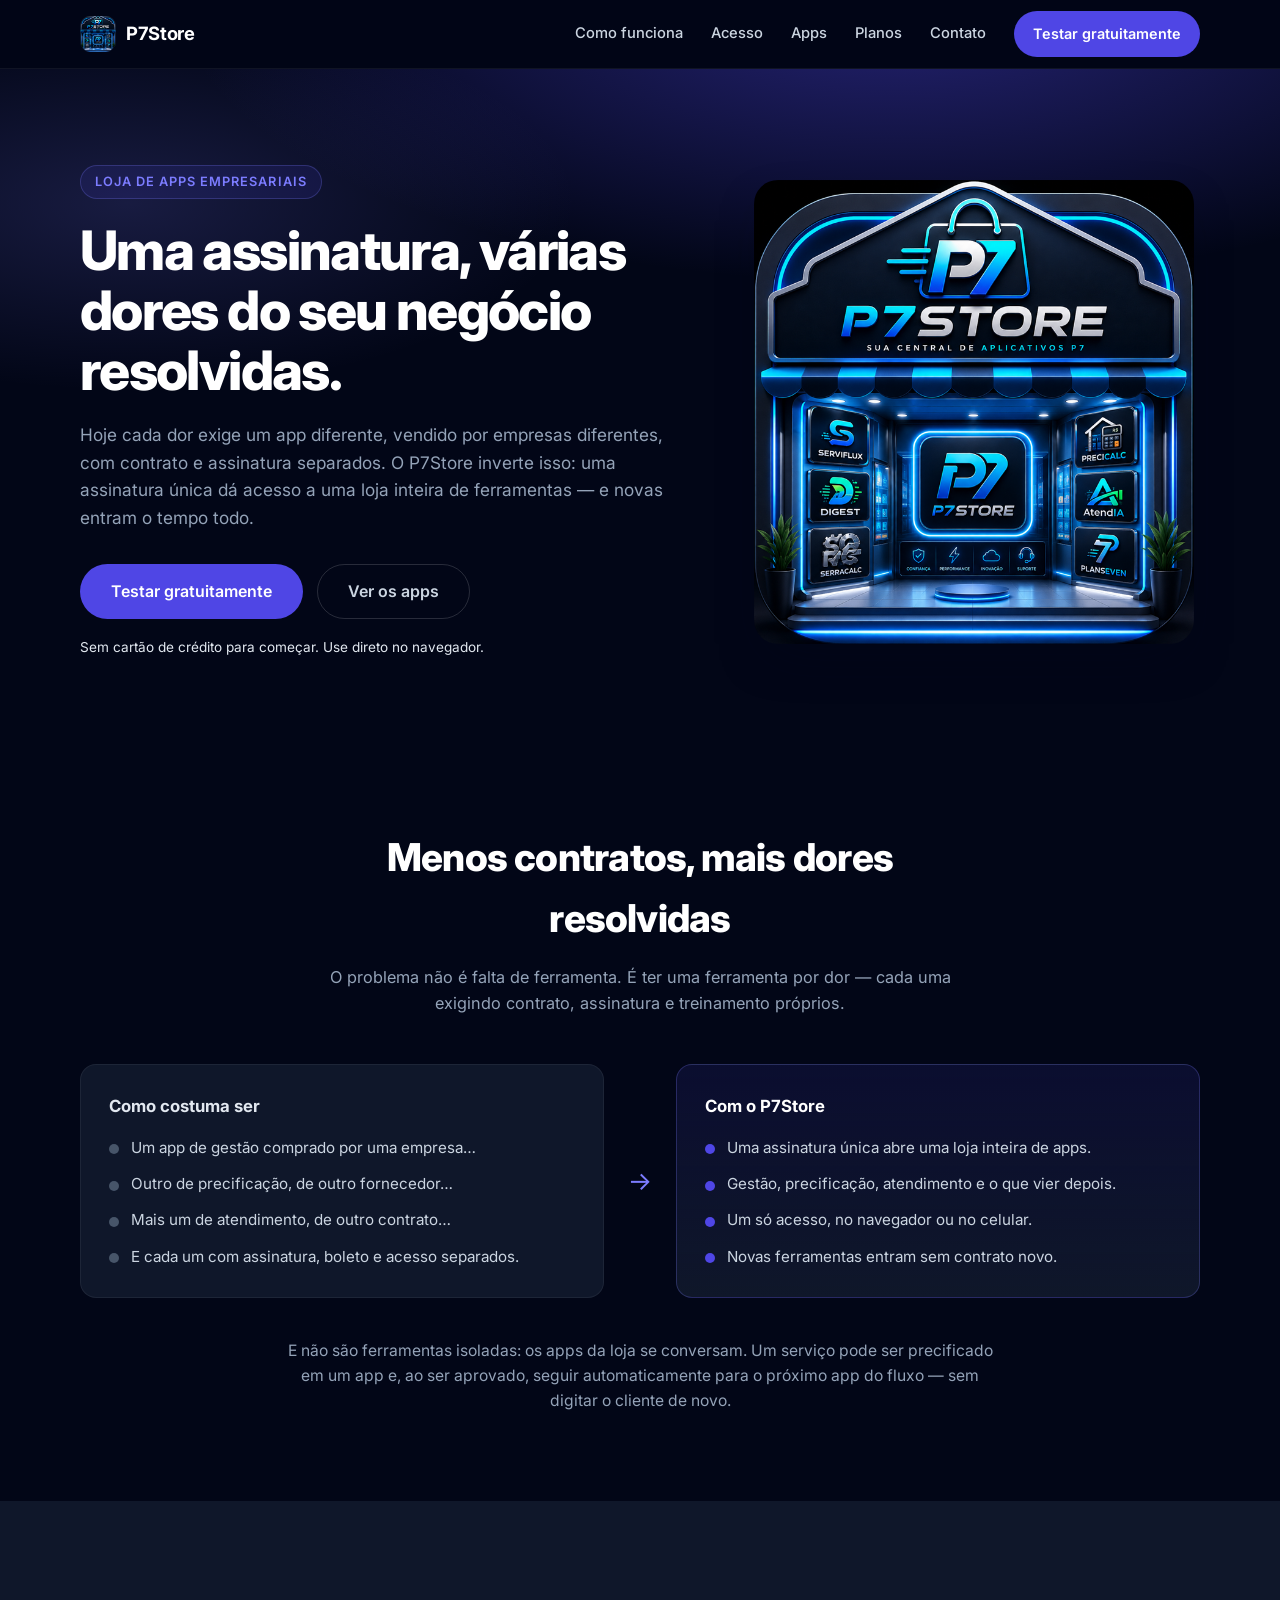
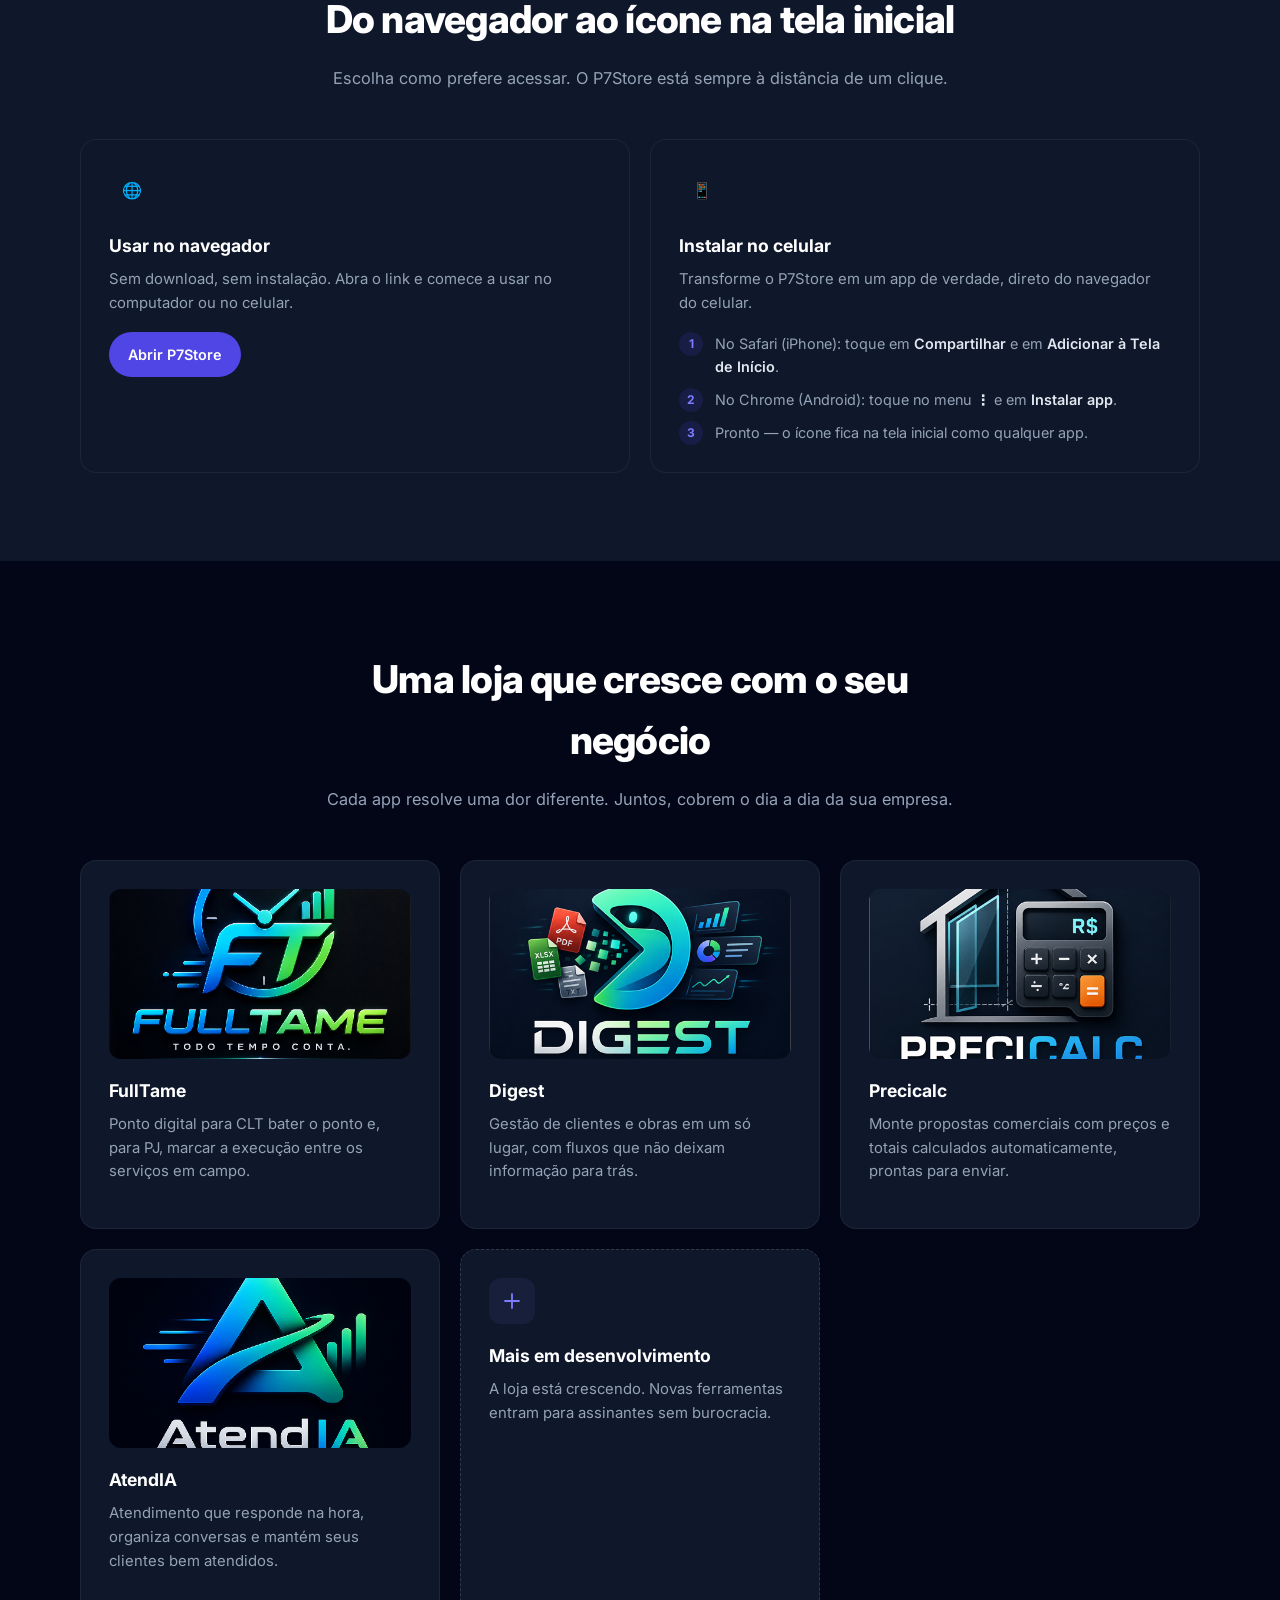
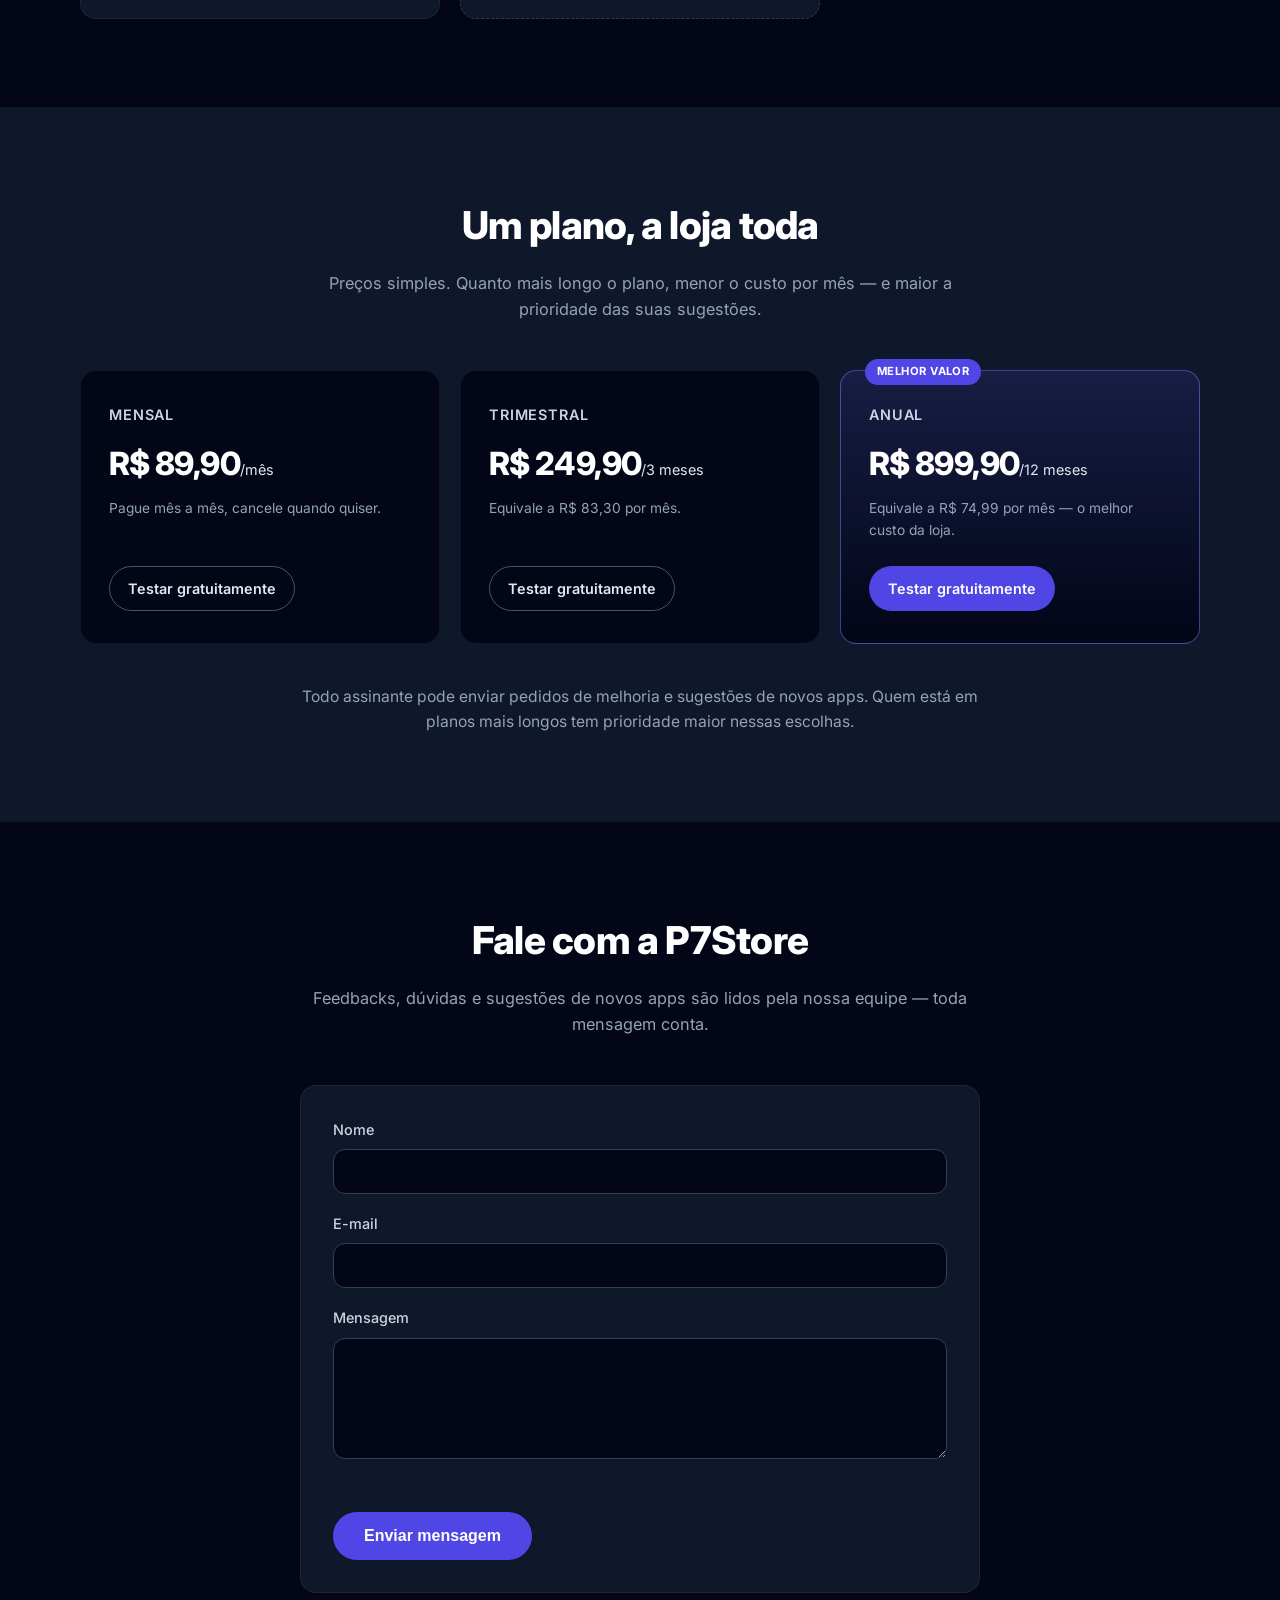
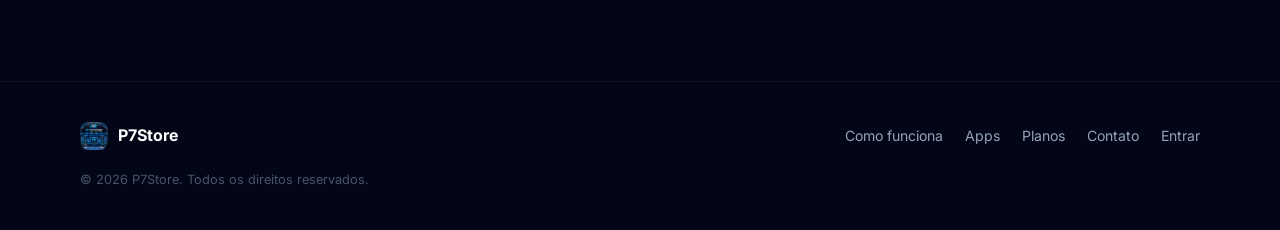
==== commit 6499ab94: "feat: logo grande da loja no hero + descricao do FullTame Troca o mockup de celular decorativo pelo " ====
--- a/index.html
+++ b/index.html
@@ -62,15 +62,7 @@
           <p class="hero__note">Sem cartão de crédito para começar. Use direto no navegador.</p>
         </div>
         <div class="hero__visual" aria-hidden="true">
-          <div class="phone">
-            <div class="phone__status"><span></span><span></span><span></span></div>
-            <div class="phone__grid">
-              <div class="phone__card phone__card--md"><span></span><span></span><span></span></div>
-              <div class="phone__card phone__card--lg"><span></span><span></span><span></span></div>
-              <div class="phone__card phone__card--md"><span></span><span></span><span></span></div>
-              <div class="phone__card phone__card--lg"><span></span><span></span><span></span></div>
-            </div>
-          </div>
+          <img src="assets/store.png" alt="P7Store — loja com vários apps" class="hero__store" />
         </div>
       </div>
     </section>
@@ -152,7 +144,7 @@
               <img src="assets/apps/fulltame.png" alt="" loading="lazy" class="card__logo" />
             </div>
             <h3>FullTame</h3>
-            <p>Acompanhe serviços, fotos e prazos em campo, com tudo registrado no pedido do início ao fim.</p>
+            <p>Ponto digital para CLT bater o ponto e, para PJ, marcar a execução entre os serviços em campo.</p>
           </article>
           <article class="card">
             <div class="card__badge card__badge--digest">
--- a/styles.css
+++ b/styles.css
@@ -259,66 +259,18 @@
   color: var(--slate-500);
 }
 
-/* Visual (mock de celular) */
+/* Visual (logo da loja com os vários apps) */
 .hero__visual {
   display: flex;
   justify-content: center;
 }
 
-.phone {
-  width: 240px;
-  padding: 12px;
-  border-radius: 36px;
-  border: 1px solid rgba(255, 255, 255, 0.12);
-  background: var(--slate-900);
+.hero__store {
+  width: min(440px, 100%);
+  aspect-ratio: 720 / 760;
+  object-fit: contain;
+  border-radius: 24px;
   box-shadow: var(--shadow);
-  transform: rotate(2deg);
-}
-
-.phone__status {
-  display: flex;
-  gap: 6px;
-  padding: 6px 10px 14px;
-}
-
-.phone__status span {
-  width: 8px;
-  height: 8px;
-  border-radius: 50%;
-  background: var(--slate-700);
-}
-
-.phone__status span:first-child {
-  background: #64748b;
-}
-
-.phone__grid {
-  display: grid;
-  gap: 10px;
-}
-
-.phone__card {
-  display: grid;
-  gap: 8px;
-  background: var(--slate-800);
-  border-radius: 14px;
-  padding: 14px;
-}
-
-.phone__card span {
-  display: block;
-  height: 10px;
-  border-radius: 5px;
-  background: var(--slate-700);
-}
-
-.phone__card span:first-child {
-  background: var(--primary);
-  width: 55%;
-}
-
-.phone__card--lg span:last-child {
-  width: 80%;
 }
 
 /* ---------- Sections ---------- */
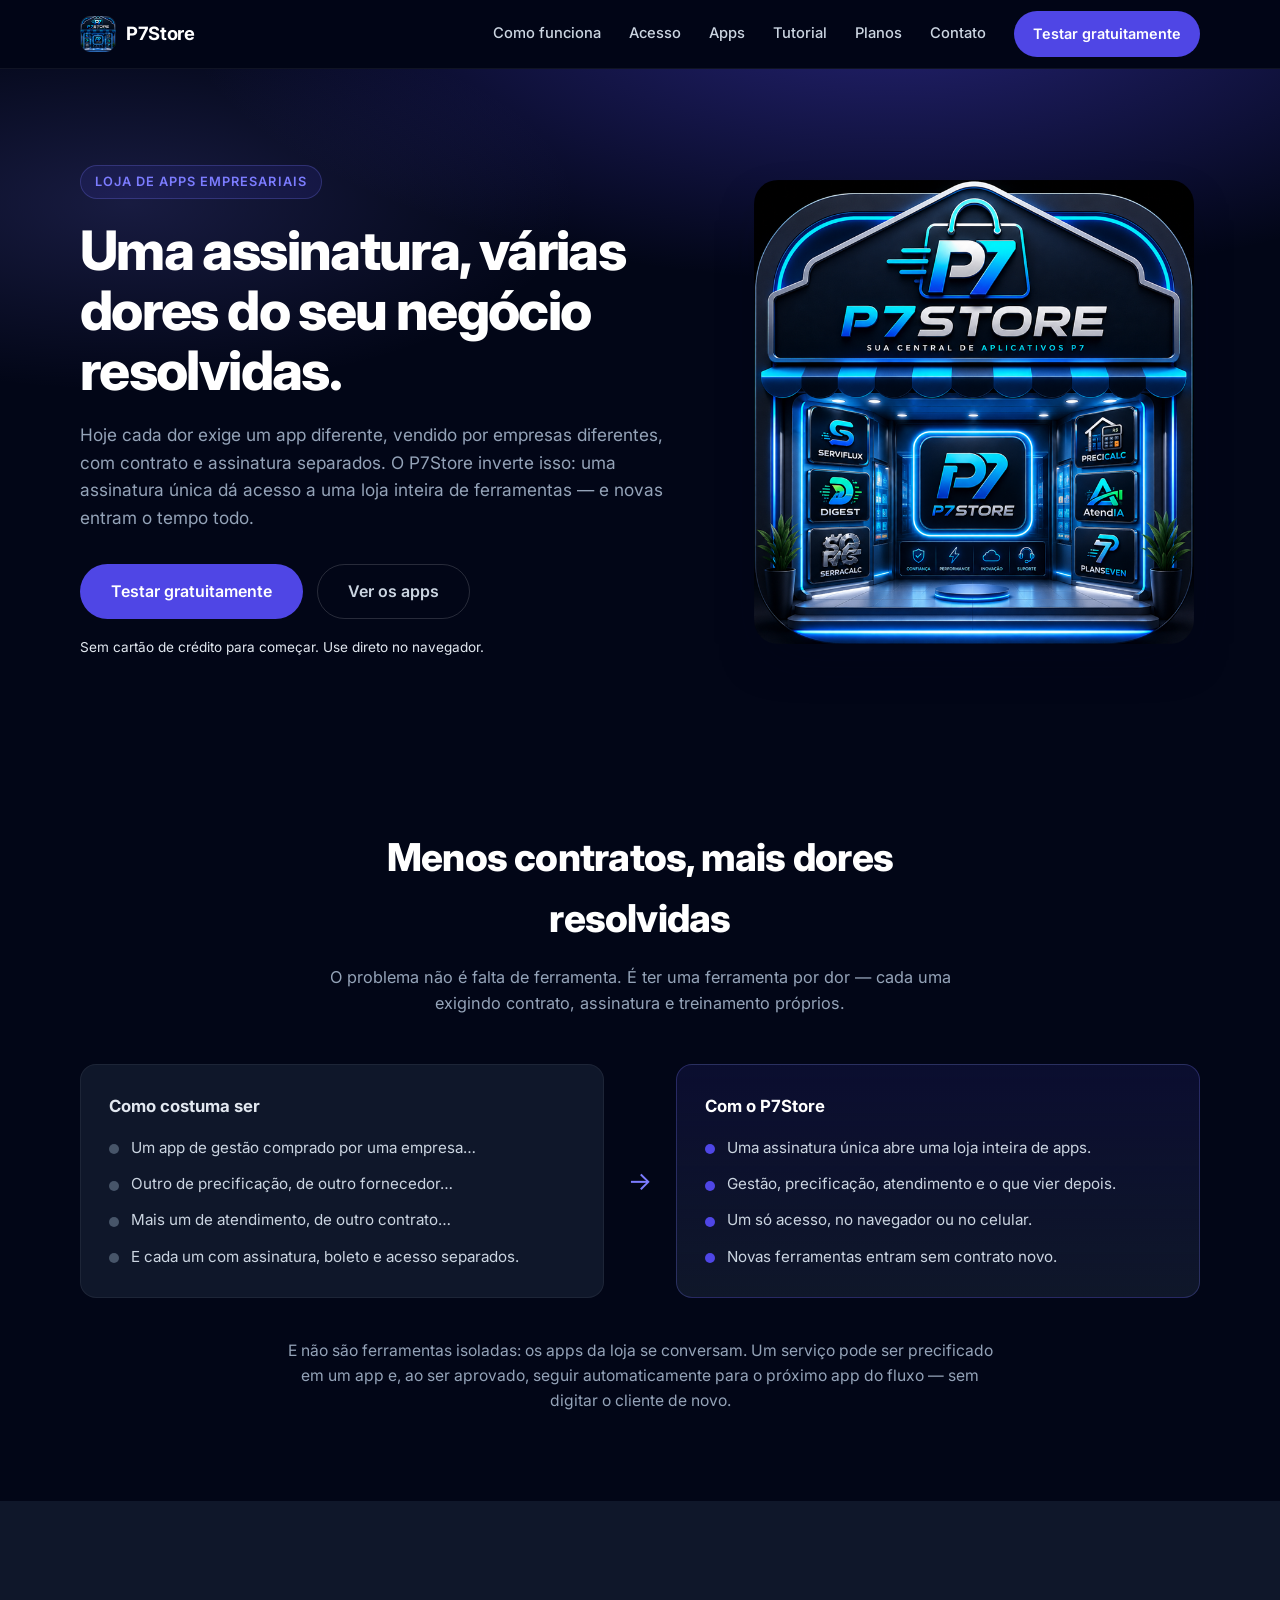
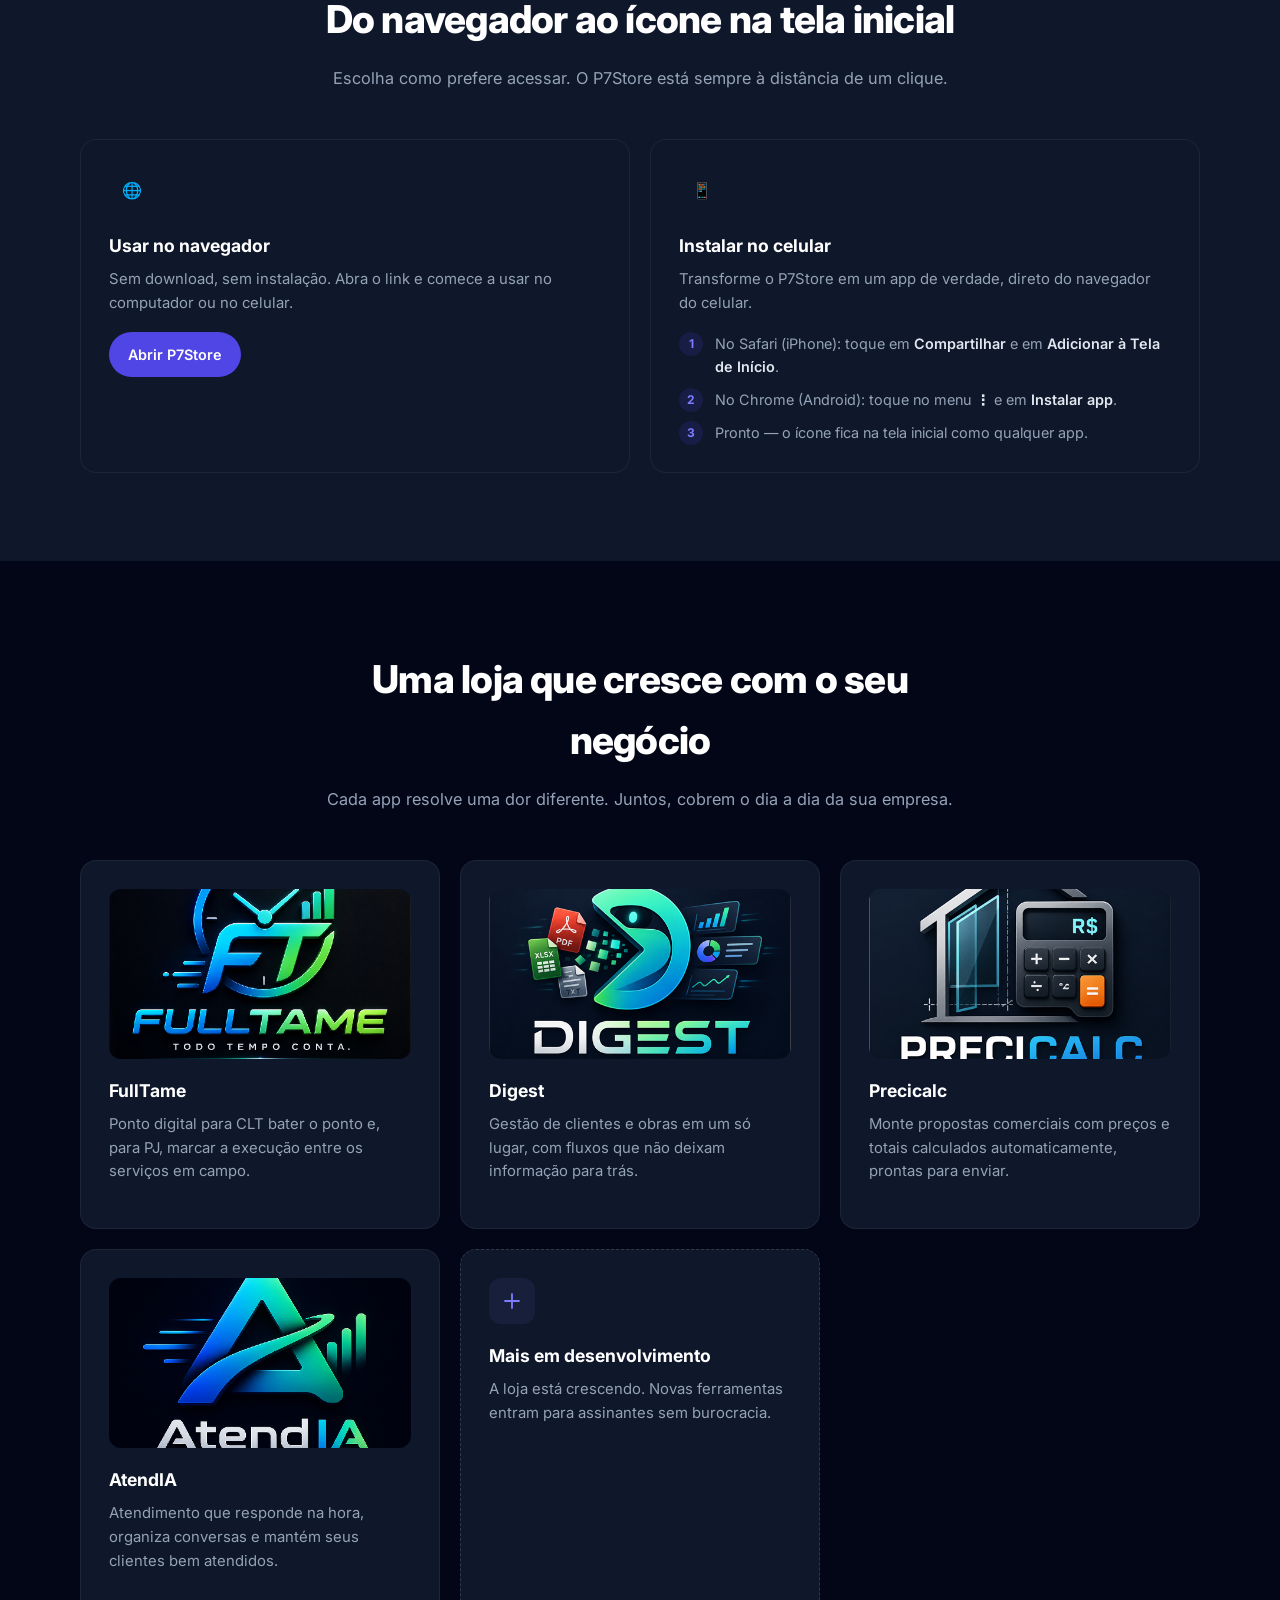
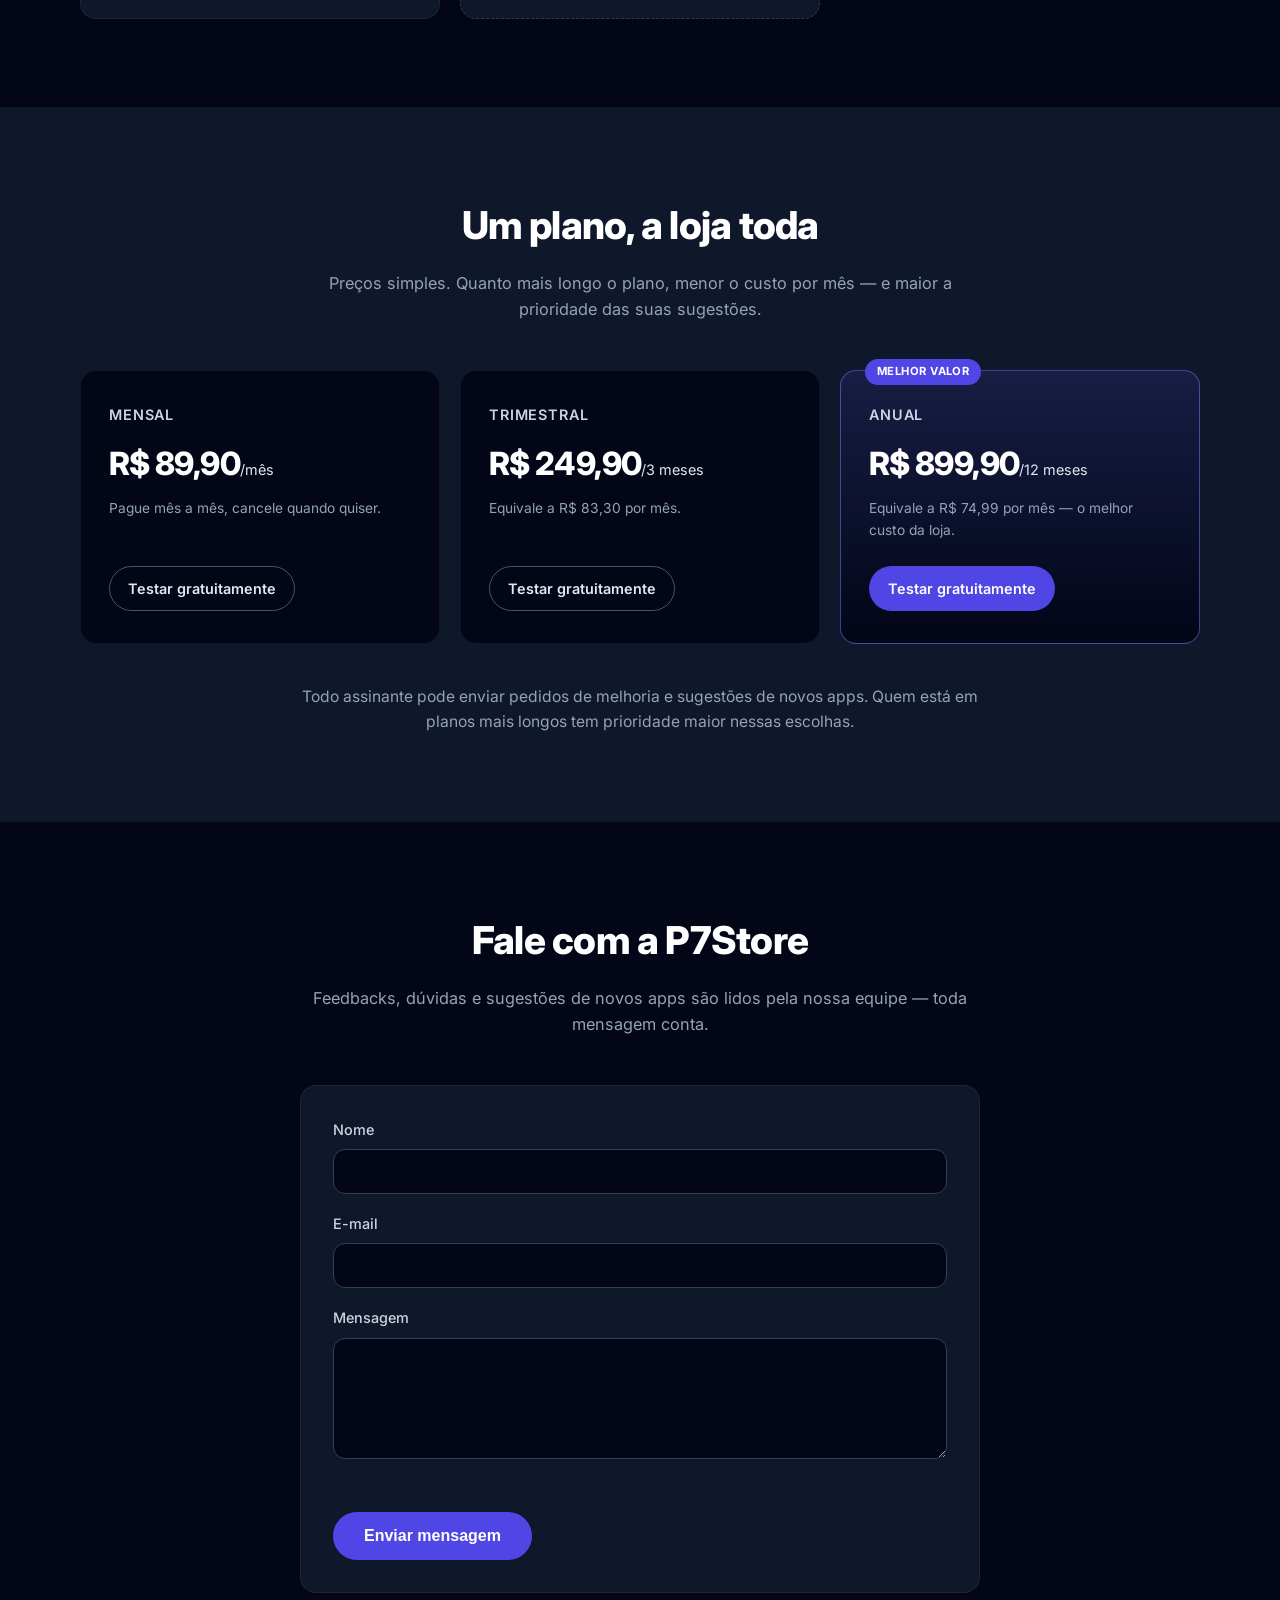
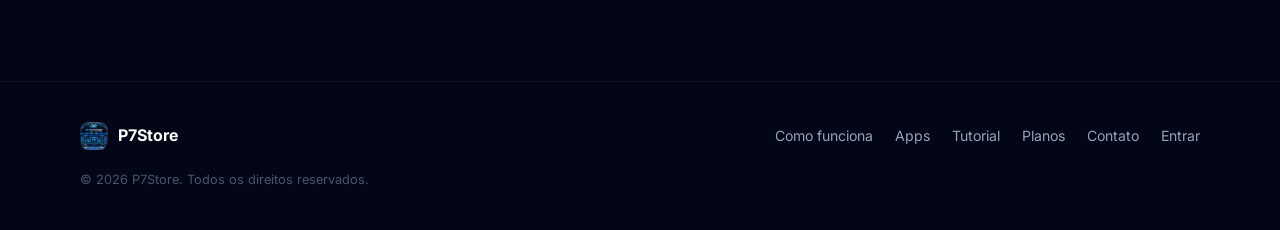
==== commit 72c75fc0: "Add Tutorial page with step-by-step lessons for all apps" ====
--- a/index.html
+++ b/index.html
@@ -36,6 +36,7 @@
         <a href="#sobre">Como funciona</a>
         <a href="#download">Acesso</a>
         <a href="#apps">Apps</a>
+        <a href="tutorial.html">Tutorial</a>
         <a href="#planos">Planos</a>
         <a href="#contato">Contato</a>
         <a class="btn btn--primary btn--sm" href="https://p7store.vercel.app/auth">Testar gratuitamente</a>
@@ -249,6 +250,7 @@
       <nav class="footer__nav" aria-label="Rodapé">
         <a href="#sobre">Como funciona</a>
         <a href="#apps">Apps</a>
+        <a href="tutorial.html">Tutorial</a>
         <a href="#planos">Planos</a>
         <a href="#contato">Contato</a>
         <a href="https://p7store.vercel.app/auth">Entrar</a>
--- a/styles.css
+++ b/styles.css
@@ -760,4 +760,266 @@
   .form__submit {
     width: 100%;
   }
+}
+
+/* ---------- Tutorial ---------- */
+.tutorial-hero {
+  padding: 72px 0 40px;
+  text-align: center;
+}
+.tutorial-hero__eyebrow {
+  color: var(--primary-soft);
+  font-weight: 700;
+  text-transform: uppercase;
+  letter-spacing: 0.12em;
+  font-size: 0.78rem;
+  margin-bottom: 12px;
+}
+.tutorial-hero h1 {
+  font-size: clamp(2.2rem, 5vw, 3rem);
+  font-weight: 800;
+  letter-spacing: -0.03em;
+  margin-bottom: 16px;
+}
+.tutorial-hero__lead {
+  max-width: 640px;
+  margin-inline: auto;
+  color: var(--slate-400);
+  font-size: 1.05rem;
+}
+.tutorial-hero__cta {
+  margin-top: 28px;
+}
+
+.tutorial-app {
+  padding: 24px 0 72px;
+}
+.tutorial-app__layout {
+  display: grid;
+  grid-template-columns: 300px 1fr;
+  gap: 40px;
+  align-items: start;
+}
+.tutorial-app__sidebar {
+  position: sticky;
+  top: 92px;
+}
+.tutorial-studies {
+  margin-bottom: 24px;
+}
+.tutorial-studies__label {
+  font-size: 0.72rem;
+  font-weight: 700;
+  text-transform: uppercase;
+  letter-spacing: 0.12em;
+  color: var(--slate-600);
+  margin-bottom: 10px;
+  padding-left: 4px;
+}
+.tutorial-studies__item {
+  display: flex;
+  align-items: center;
+  gap: 12px;
+  padding: 10px 12px;
+  border-radius: 12px;
+  color: var(--slate-300);
+  border: 1px solid transparent;
+  transition: background var(--transition), border-color var(--transition), color var(--transition);
+  margin-bottom: 6px;
+}
+.tutorial-studies__item:hover {
+  background: rgba(255, 255, 255, 0.04);
+  color: var(--white);
+}
+.tutorial-studies__item.is-active {
+  background: rgba(79, 70, 229, 0.12);
+  border-color: rgba(79, 70, 229, 0.35);
+  color: var(--white);
+}
+.tutorial-studies__dot {
+  width: 10px;
+  height: 10px;
+  border-radius: 50%;
+  flex: none;
+}
+.tutorial-studies__dot--indigo { background: var(--primary-soft); }
+.tutorial-studies__dot--azul   { background: #38bdf8; }
+.tutorial-studies__dot--ambar  { background: #fbbf24; }
+.tutorial-studies__dot--verde  { background: #4ade80; }
+.tutorial-studies__dot--roxo   { background: #c084fc; }
+.tutorial-studies__info {
+  display: flex;
+  flex-direction: column;
+  line-height: 1.3;
+}
+.tutorial-studies__info strong {
+  font-size: 0.92rem;
+  font-weight: 600;
+}
+.tutorial-studies__info small {
+  color: var(--slate-600);
+  font-size: 0.76rem;
+  margin-top: 2px;
+}
+
+.tutorial-lesson__header {
+  padding: 28px;
+  border: 1px solid rgba(255, 255, 255, 0.08);
+  border-radius: var(--radius);
+  background: linear-gradient(180deg, rgba(255, 255, 255, 0.03), rgba(255, 255, 255, 0.01));
+}
+.tutorial-lesson__eye {
+  display: inline-block;
+  font-size: 0.72rem;
+  font-weight: 700;
+  text-transform: uppercase;
+  letter-spacing: 0.1em;
+  padding: 4px 10px;
+  border-radius: 999px;
+  margin-bottom: 12px;
+}
+.tutorial-lesson__eye--indigo { color: #c7d2fe; background: rgba(79, 70, 229, 0.18); }
+.tutorial-lesson__eye--azul   { color: #bae6fd; background: rgba(56, 189, 248, 0.15); }
+.tutorial-lesson__eye--ambar  { color: #fde68a; background: rgba(251, 191, 36, 0.15); }
+.tutorial-lesson__eye--verde  { color: #bbf7d0; background: rgba(74, 222, 128, 0.15); }
+.tutorial-lesson__eye--roxo   { color: #e9d5ff; background: rgba(192, 132, 252, 0.15); }
+.tutorial-lesson__header h2 {
+  font-size: clamp(1.5rem, 3vw, 2rem);
+  font-weight: 800;
+  letter-spacing: -0.02em;
+}
+.tutorial-lesson__meta {
+  color: var(--slate-400);
+  margin-top: 8px;
+  font-size: 0.98rem;
+}
+.tutorial-lesson__cta {
+  margin-top: 20px;
+}
+
+.tutorial-lesson__bar-wrap {
+  display: flex;
+  align-items: center;
+  gap: 12px;
+  margin: 24px 0;
+}
+.tutorial-lesson__bar {
+  flex: 1;
+  height: 8px;
+  border-radius: 999px;
+  background: rgba(255, 255, 255, 0.08);
+  overflow: hidden;
+}
+.tutorial-lesson__bar-fill {
+  display: block;
+  height: 100%;
+  border-radius: 999px;
+  transition: width 300ms ease;
+}
+.tutorial-lesson__bar-fill--indigo { background: var(--primary-soft); }
+.tutorial-lesson__bar-fill--azul   { background: #38bdf8; }
+.tutorial-lesson__bar-fill--ambar  { background: #fbbf24; }
+.tutorial-lesson__bar-fill--verde  { background: #4ade80; }
+.tutorial-lesson__bar-fill--roxo   { background: #c084fc; }
+.tutorial-lesson__bar-label {
+  font-size: 0.82rem;
+  font-weight: 700;
+  color: var(--slate-400);
+  min-width: 42px;
+  text-align: right;
+}
+
+.tutorial-lesson__steps {
+  list-style: none;
+  margin-top: 8px;
+}
+.tutorial-lesson__step {
+  display: flex;
+  gap: 16px;
+  padding: 20px 4px;
+  border-bottom: 1px solid rgba(255, 255, 255, 0.06);
+  transition: opacity var(--transition);
+}
+.tutorial-lesson__step.is-done {
+  opacity: 0.55;
+}
+.tutorial-lesson__num {
+  width: 36px;
+  height: 36px;
+  border-radius: 10px;
+  display: grid;
+  place-items: center;
+  font-weight: 800;
+  font-size: 0.95rem;
+  flex: none;
+  margin-top: 2px;
+}
+.tutorial-lesson__num--indigo { color: #c7d2fe; background: rgba(79, 70, 229, 0.25); }
+.tutorial-lesson__num--azul   { color: #bae6fd; background: rgba(56, 189, 248, 0.2); }
+.tutorial-lesson__num--ambar  { color: #fde68a; background: rgba(251, 191, 36, 0.2); }
+.tutorial-lesson__num--verde  { color: #bbf7d0; background: rgba(74, 222, 128, 0.2); }
+.tutorial-lesson__num--roxo   { color: #e9d5ff; background: rgba(192, 132, 252, 0.2); }
+.tutorial-lesson__body h3 {
+  font-size: 1.02rem;
+  font-weight: 700;
+  margin-bottom: 4px;
+}
+.tutorial-lesson__body p {
+  color: var(--slate-400);
+  font-size: 0.94rem;
+}
+.tutorial-lesson__check {
+  display: inline-flex;
+  align-items: center;
+  gap: 8px;
+  margin-top: 12px;
+  cursor: pointer;
+  font-size: 0.85rem;
+  color: var(--slate-400);
+  user-select: none;
+}
+.tutorial-lesson__check input {
+  width: 18px;
+  height: 18px;
+  accent-color: var(--primary);
+  cursor: pointer;
+}
+
+.tutorial-tip {
+  padding: 8px 0 72px;
+}
+.tutorial-tip__card {
+  padding: 28px;
+  border: 1px solid rgba(255, 255, 255, 0.08);
+  border-radius: var(--radius);
+  background: linear-gradient(180deg, rgba(79, 70, 229, 0.12), rgba(79, 70, 229, 0.03));
+  text-align: center;
+}
+.tutorial-tip__card h2 {
+  font-size: 1.3rem;
+  font-weight: 800;
+  margin-bottom: 8px;
+}
+.tutorial-tip__card p {
+  color: var(--slate-400);
+  max-width: 560px;
+  margin-inline: auto;
+  margin-bottom: 20px;
+}
+
+@media (max-width: 960px) {
+  .tutorial-app__layout {
+    grid-template-columns: 1fr;
+    gap: 24px;
+  }
+  .tutorial-app__sidebar {
+    position: static;
+  }
+  .tutorial-studies__item {
+    display: inline-flex;
+    margin-right: 6px;
+  }
+  .tutorial-studies__label {
+    margin-bottom: 6px;
+  }
 }
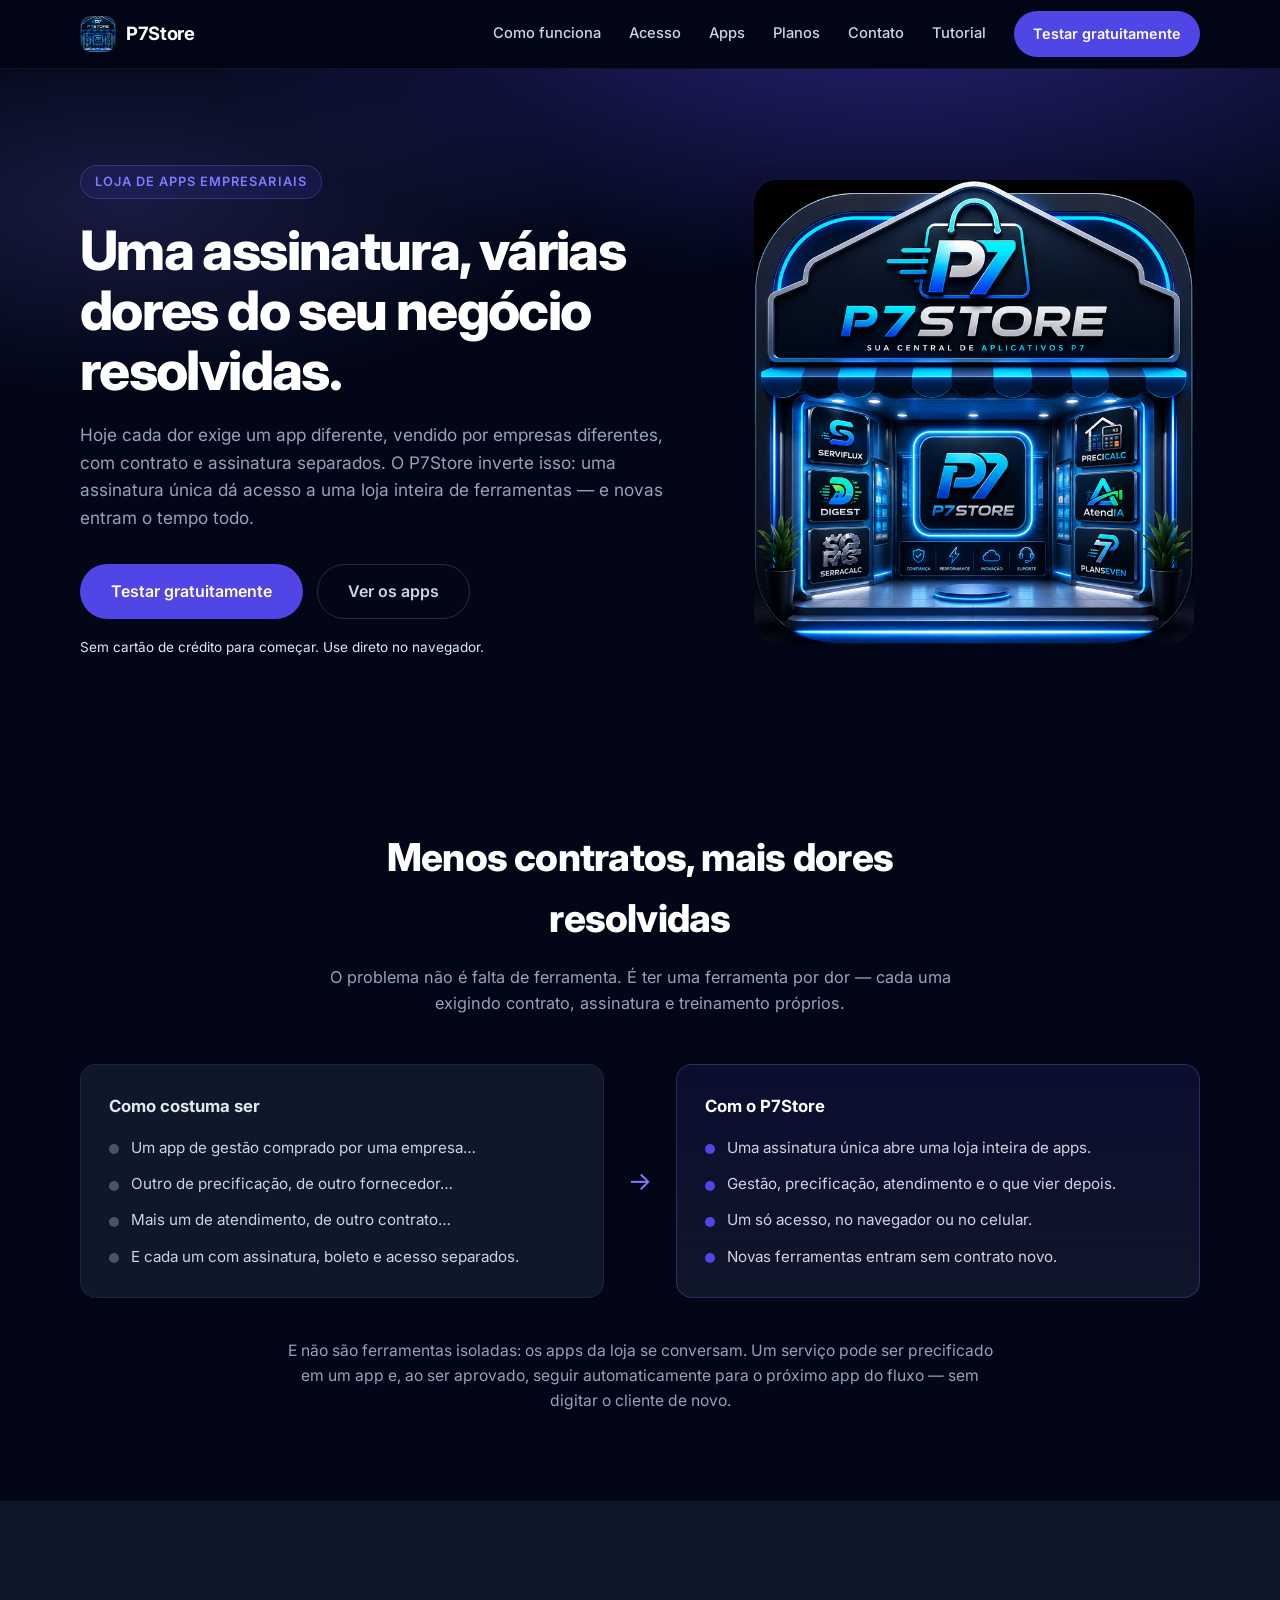
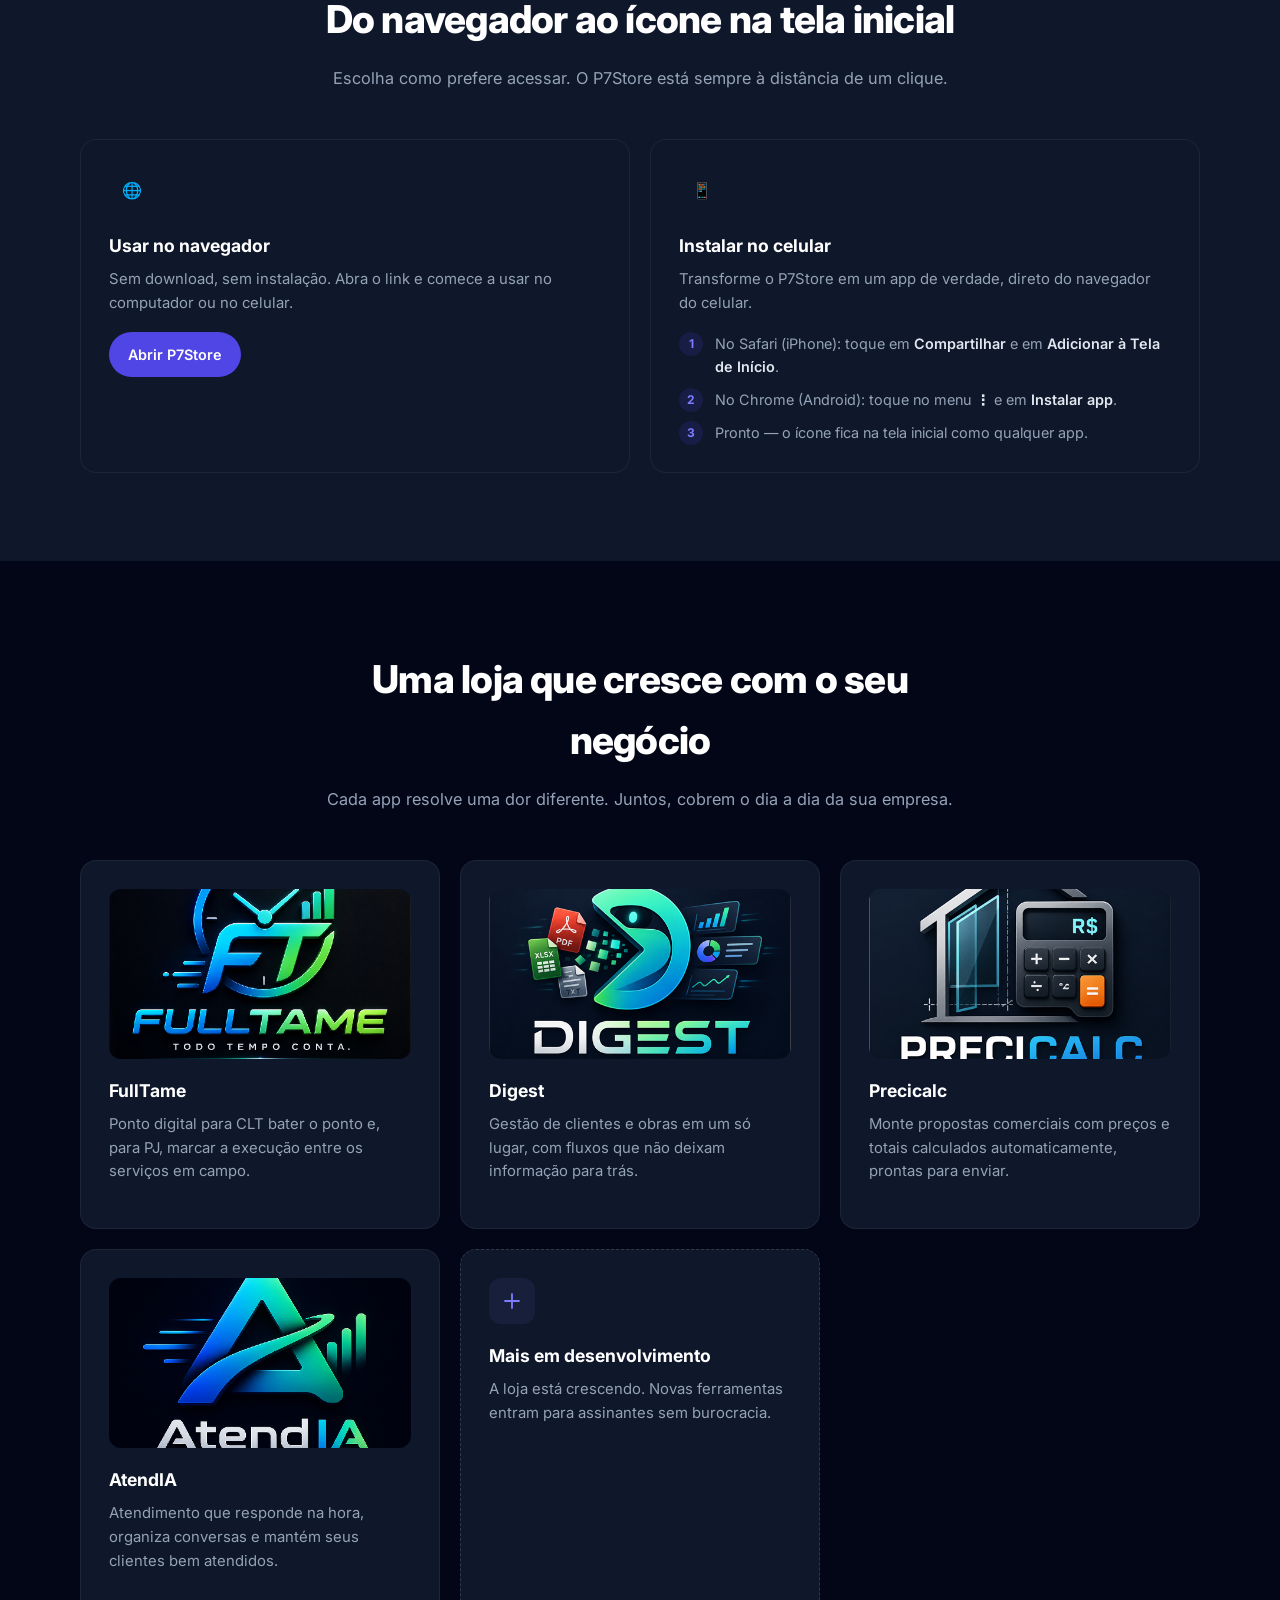
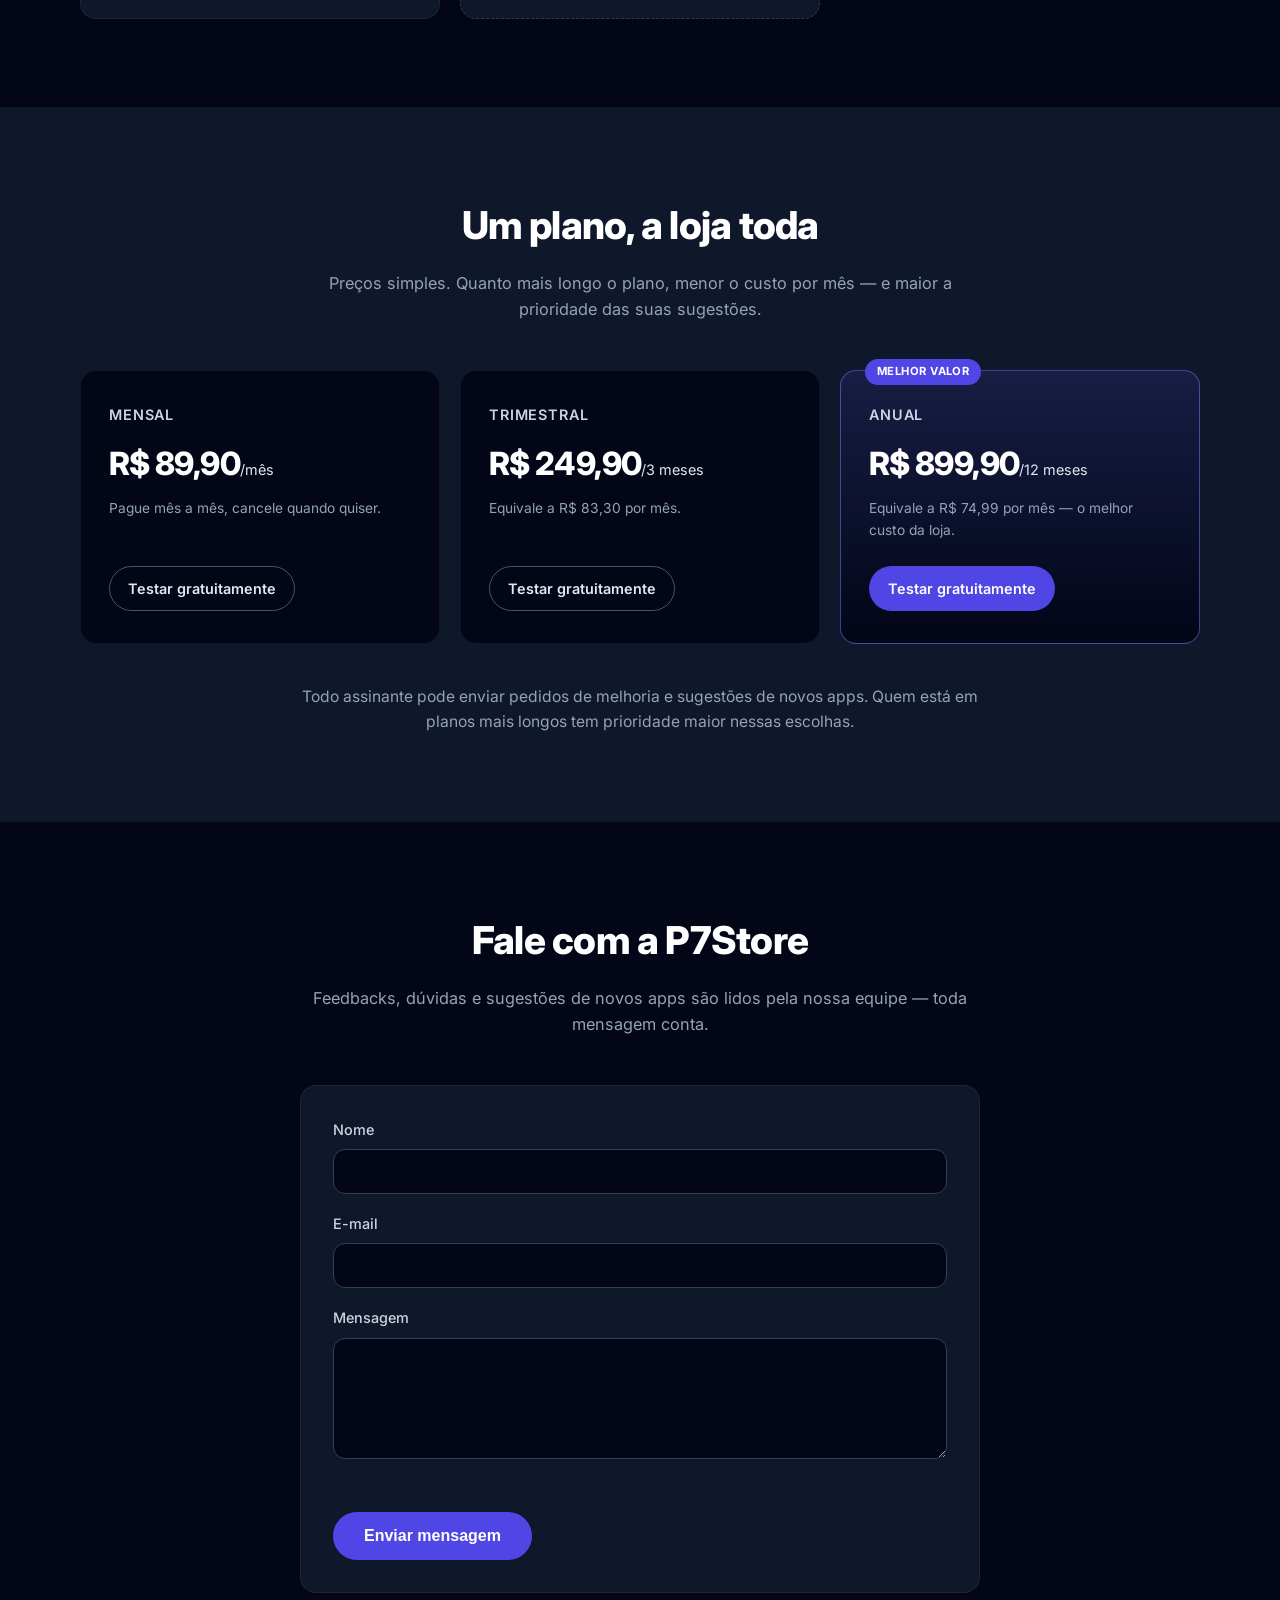
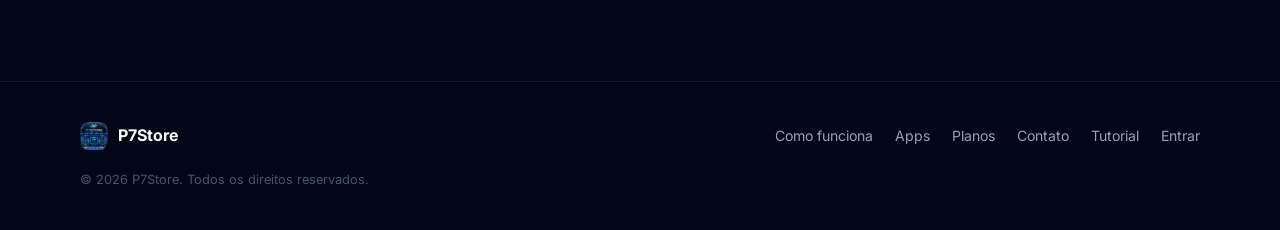
==== commit 856ce7ad: "Move Tutorial link beside Contato and add app icons in tutorial sidebar" ====
--- a/index.html
+++ b/index.html
@@ -36,9 +36,9 @@
         <a href="#sobre">Como funciona</a>
         <a href="#download">Acesso</a>
         <a href="#apps">Apps</a>
-        <a href="tutorial.html">Tutorial</a>
         <a href="#planos">Planos</a>
         <a href="#contato">Contato</a>
+        <a href="tutorial.html">Tutorial</a>
         <a class="btn btn--primary btn--sm" href="https://p7store.vercel.app/auth">Testar gratuitamente</a>
       </nav>
     </div>
@@ -250,9 +250,9 @@
       <nav class="footer__nav" aria-label="Rodapé">
         <a href="#sobre">Como funciona</a>
         <a href="#apps">Apps</a>
-        <a href="tutorial.html">Tutorial</a>
         <a href="#planos">Planos</a>
         <a href="#contato">Contato</a>
+        <a href="tutorial.html">Tutorial</a>
         <a href="https://p7store.vercel.app/auth">Entrar</a>
       </nav>
       <p class="footer__note">© <span id="year">2026</span> P7Store. Todos os direitos reservados.</p>
--- a/styles.css
+++ b/styles.css
@@ -836,17 +836,15 @@
   border-color: rgba(79, 70, 229, 0.35);
   color: var(--white);
 }
-.tutorial-studies__dot {
-  width: 10px;
-  height: 10px;
-  border-radius: 50%;
+.tutorial-studies__icon {
+  width: 34px;
+  height: 34px;
+  border-radius: 10px;
   flex: none;
-}
-.tutorial-studies__dot--indigo { background: var(--primary-soft); }
-.tutorial-studies__dot--azul   { background: #38bdf8; }
-.tutorial-studies__dot--ambar  { background: #fbbf24; }
-.tutorial-studies__dot--verde  { background: #4ade80; }
-.tutorial-studies__dot--roxo   { background: #c084fc; }
+  object-fit: cover;
+  background: var(--slate-800);
+  border: 1px solid rgba(255, 255, 255, 0.08);
+}
 .tutorial-studies__info {
   display: flex;
   flex-direction: column;
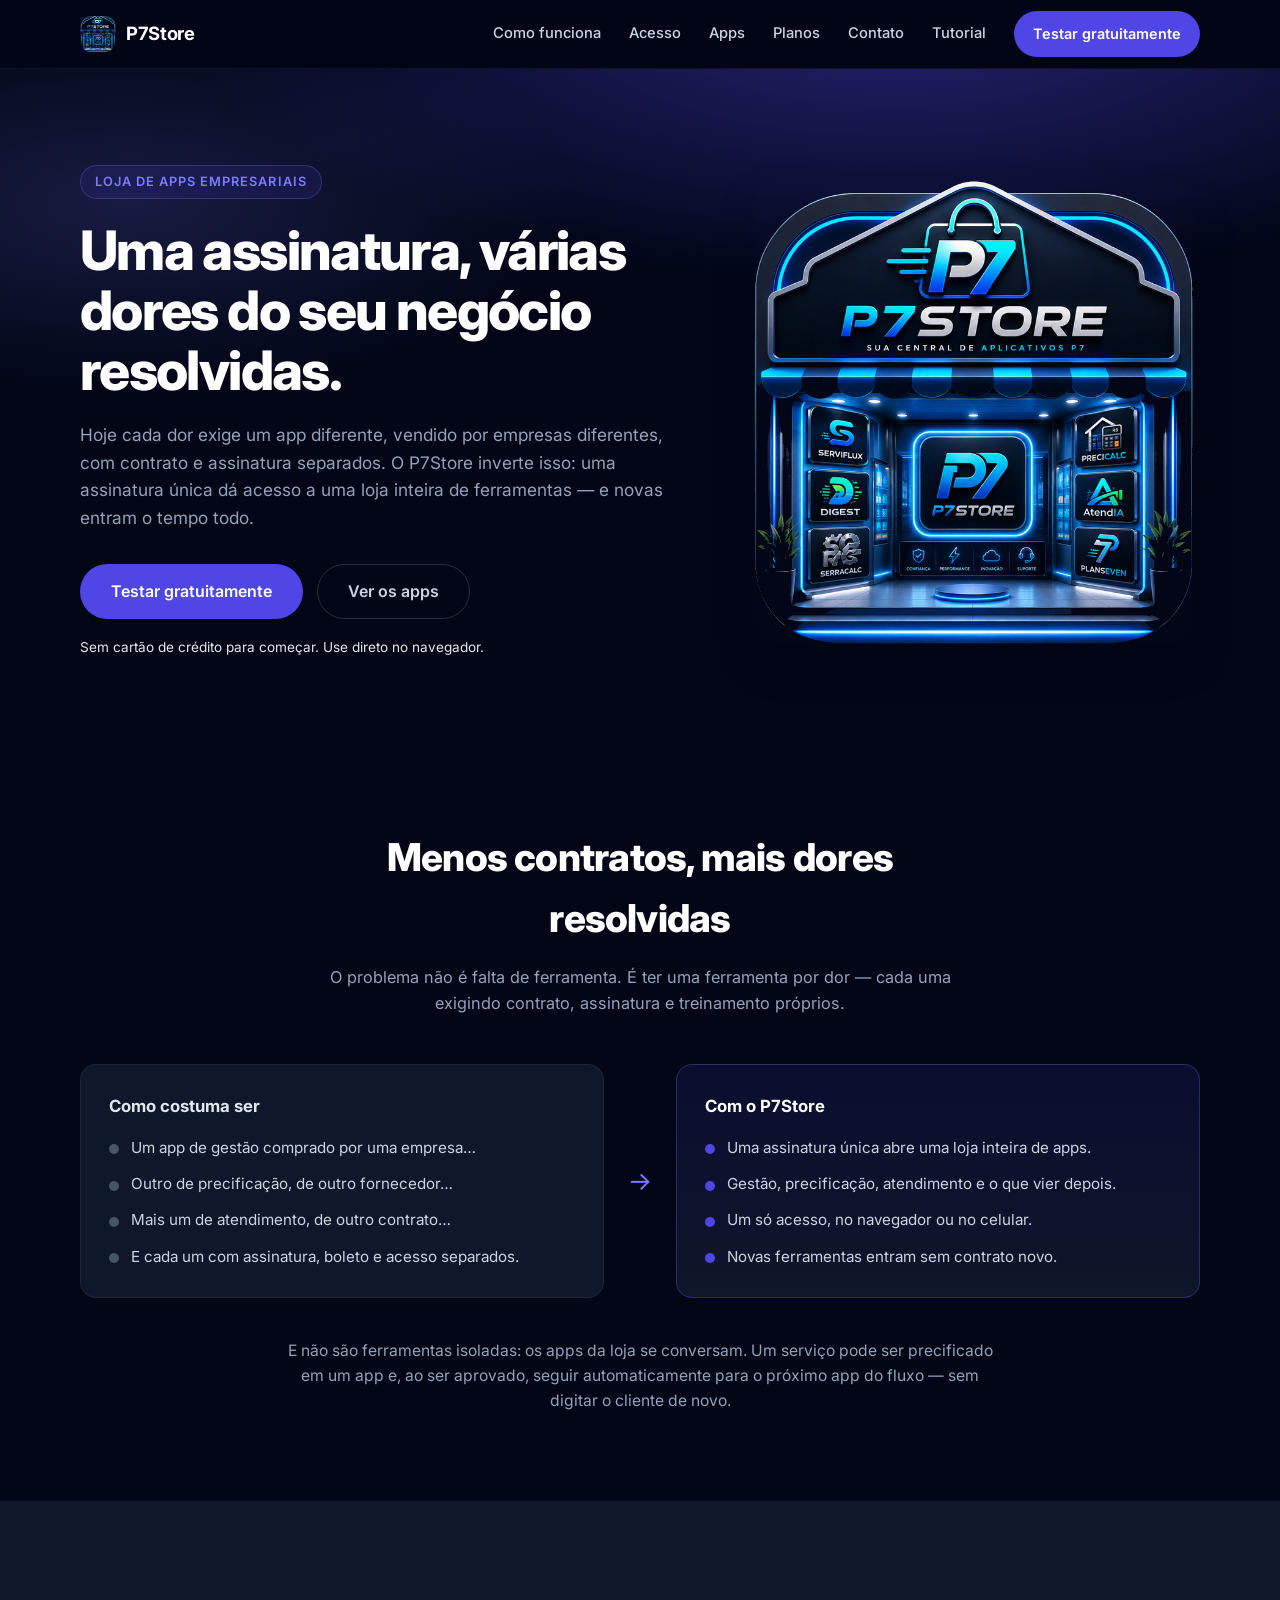
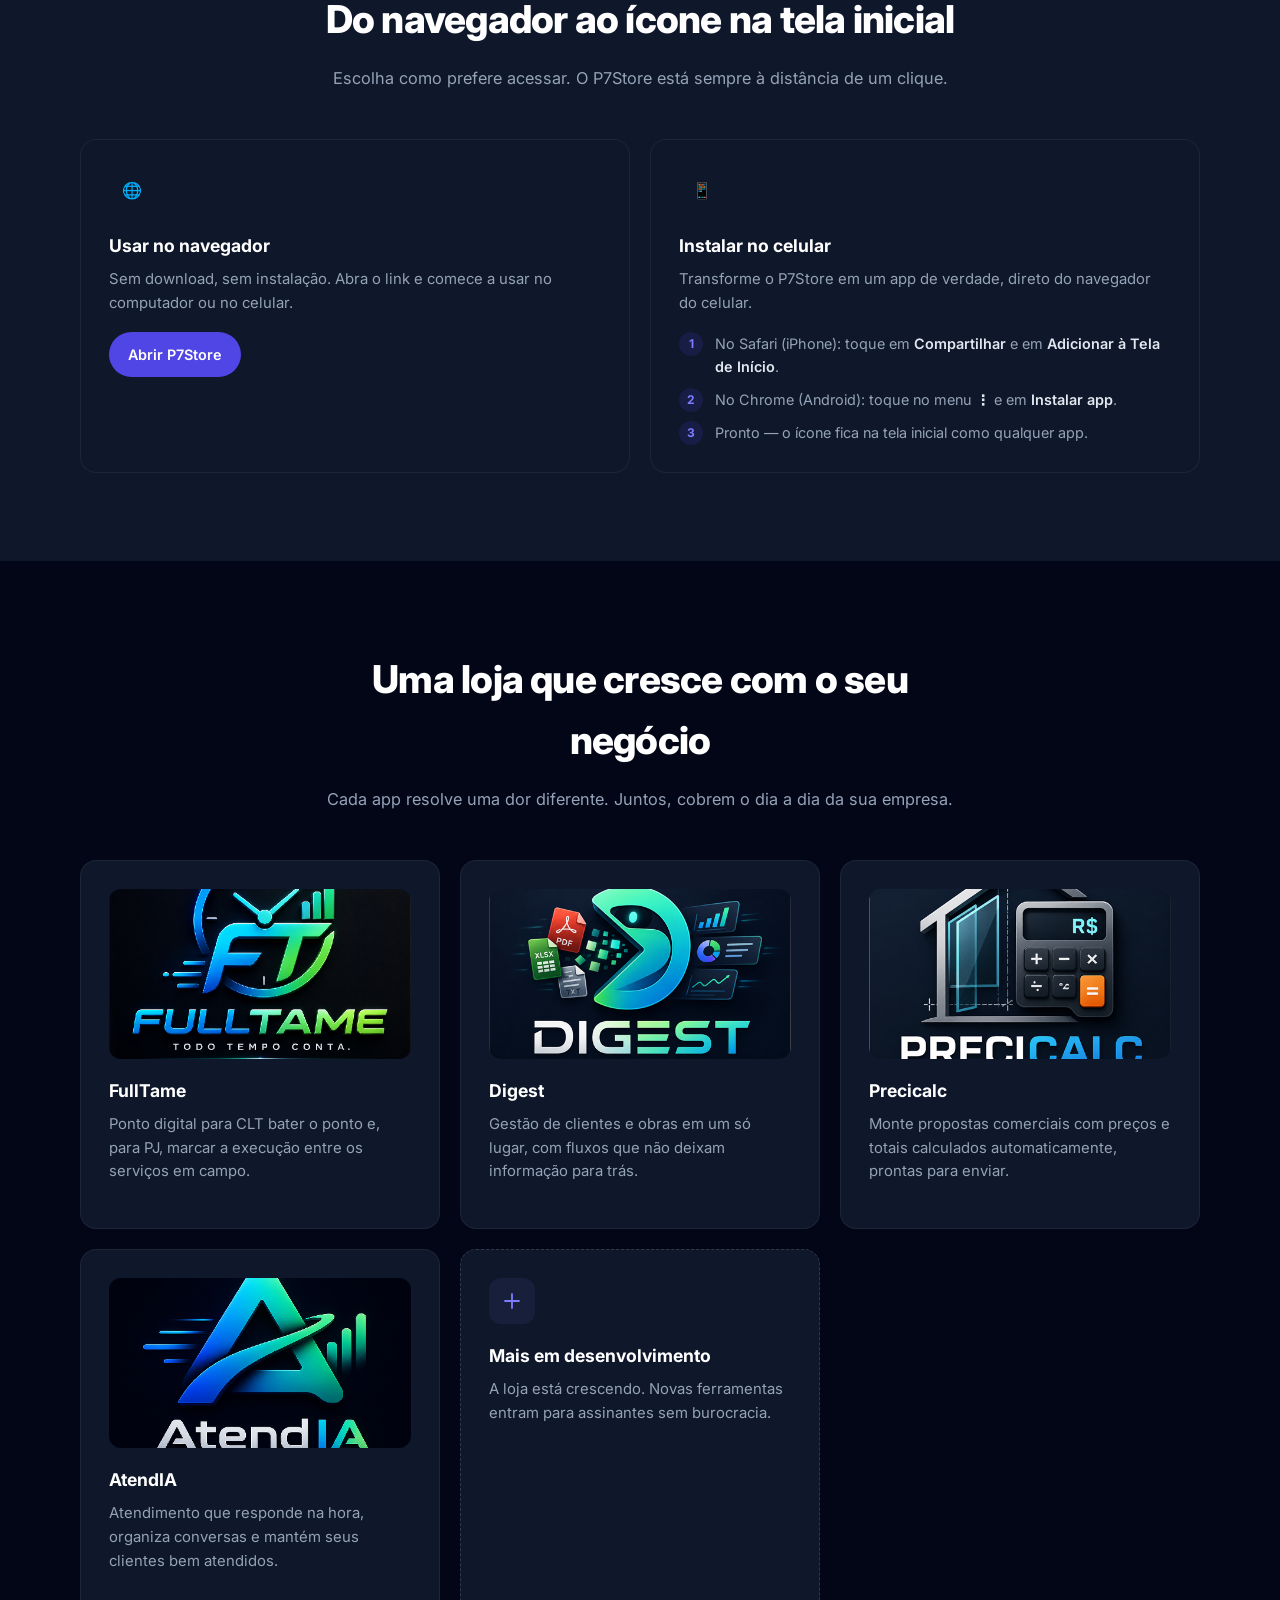
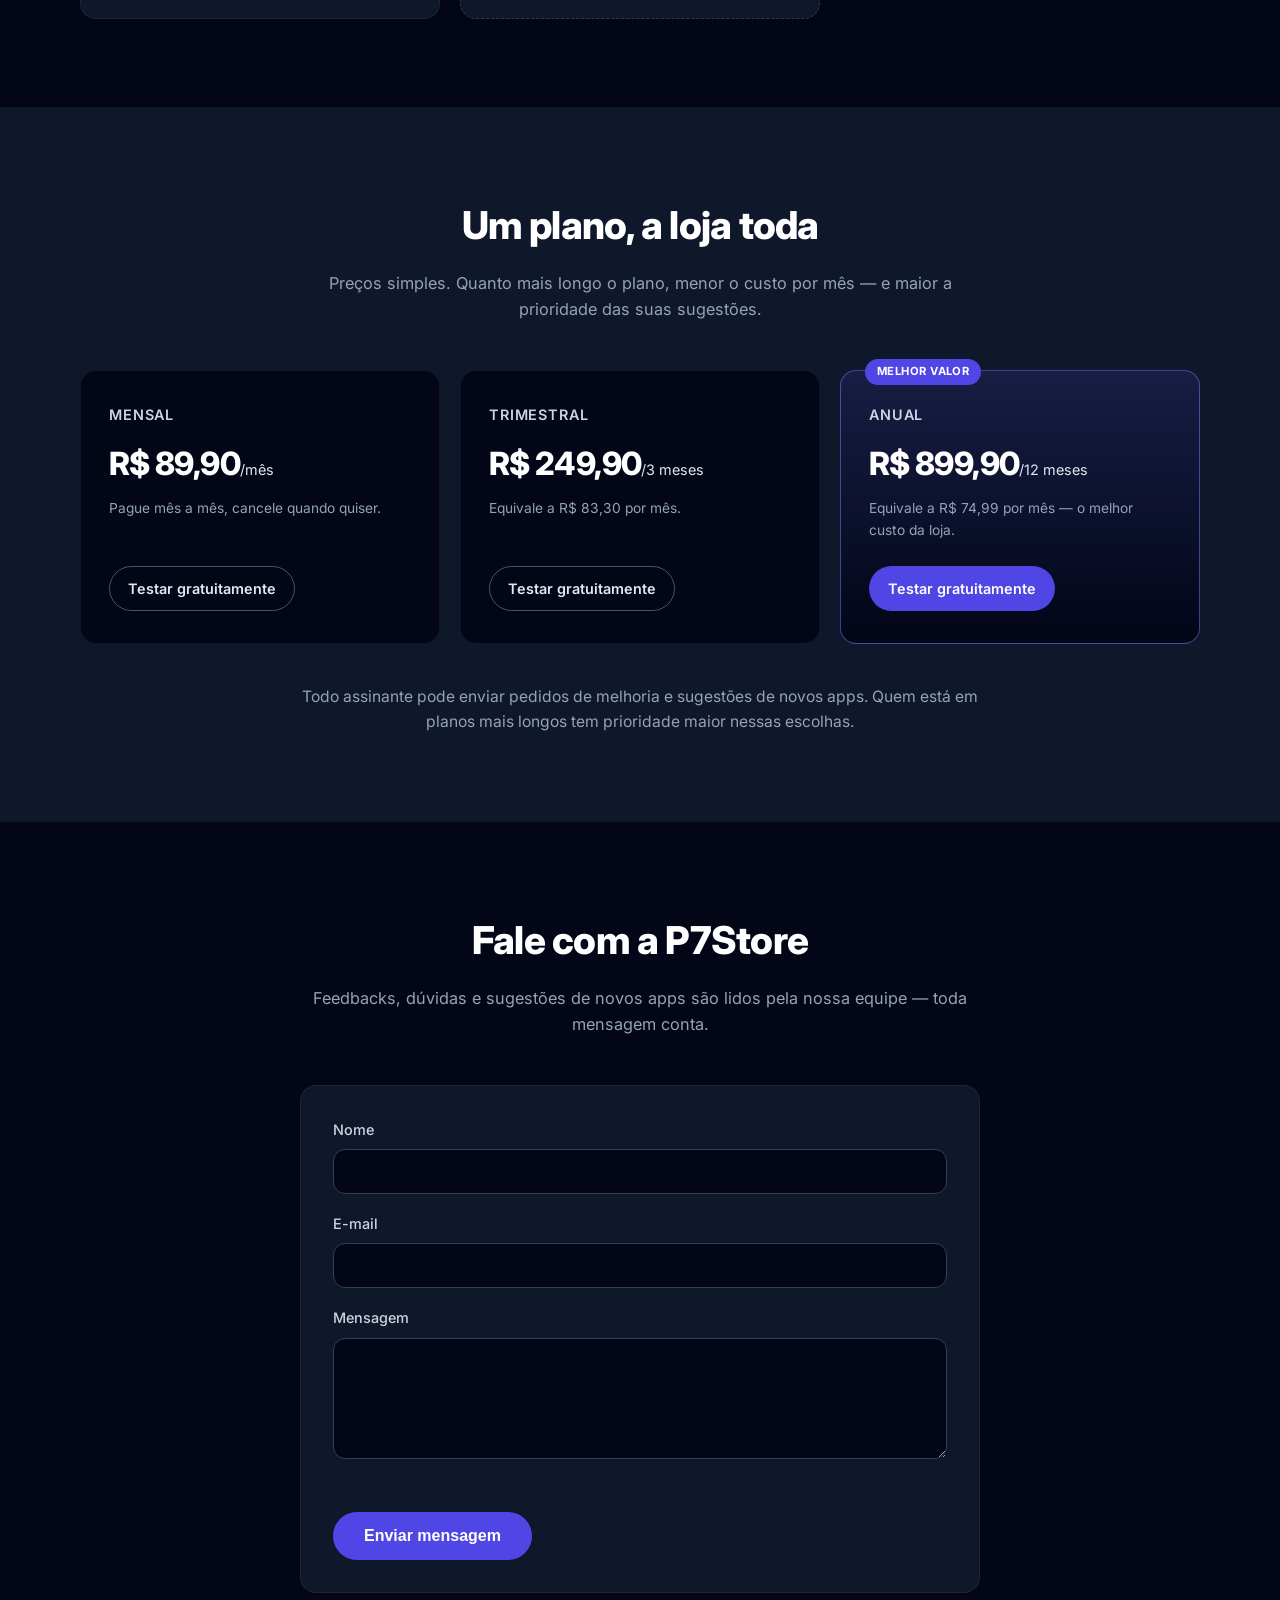
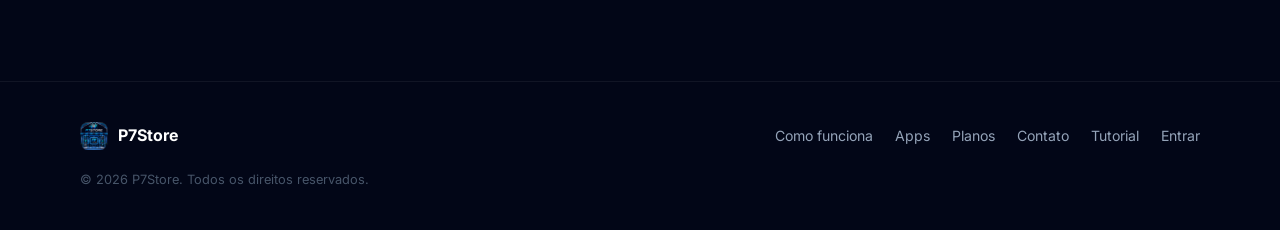
==== commit a3368a30: "Use transparent-background logo in site icon and PWA icons" ====
--- a/index.html
+++ b/index.html
@@ -12,7 +12,7 @@
   <meta property="og:type" content="website" />
   <meta property="og:image" content="https://p7store.vercel.app/assets/icon-512.png" />
   <meta name="theme-color" content="#0f172a" />
-  <link rel="icon" type="image/svg+xml" href="assets/favicon.svg" />
+  <link rel="icon" type="image/png" href="assets/favicon.png" />
   <link rel="apple-touch-icon" href="assets/icon-192.png" />
   <link rel="manifest" href="manifest.webmanifest" />
   <link rel="preconnect" href="https://fonts.googleapis.com" />
